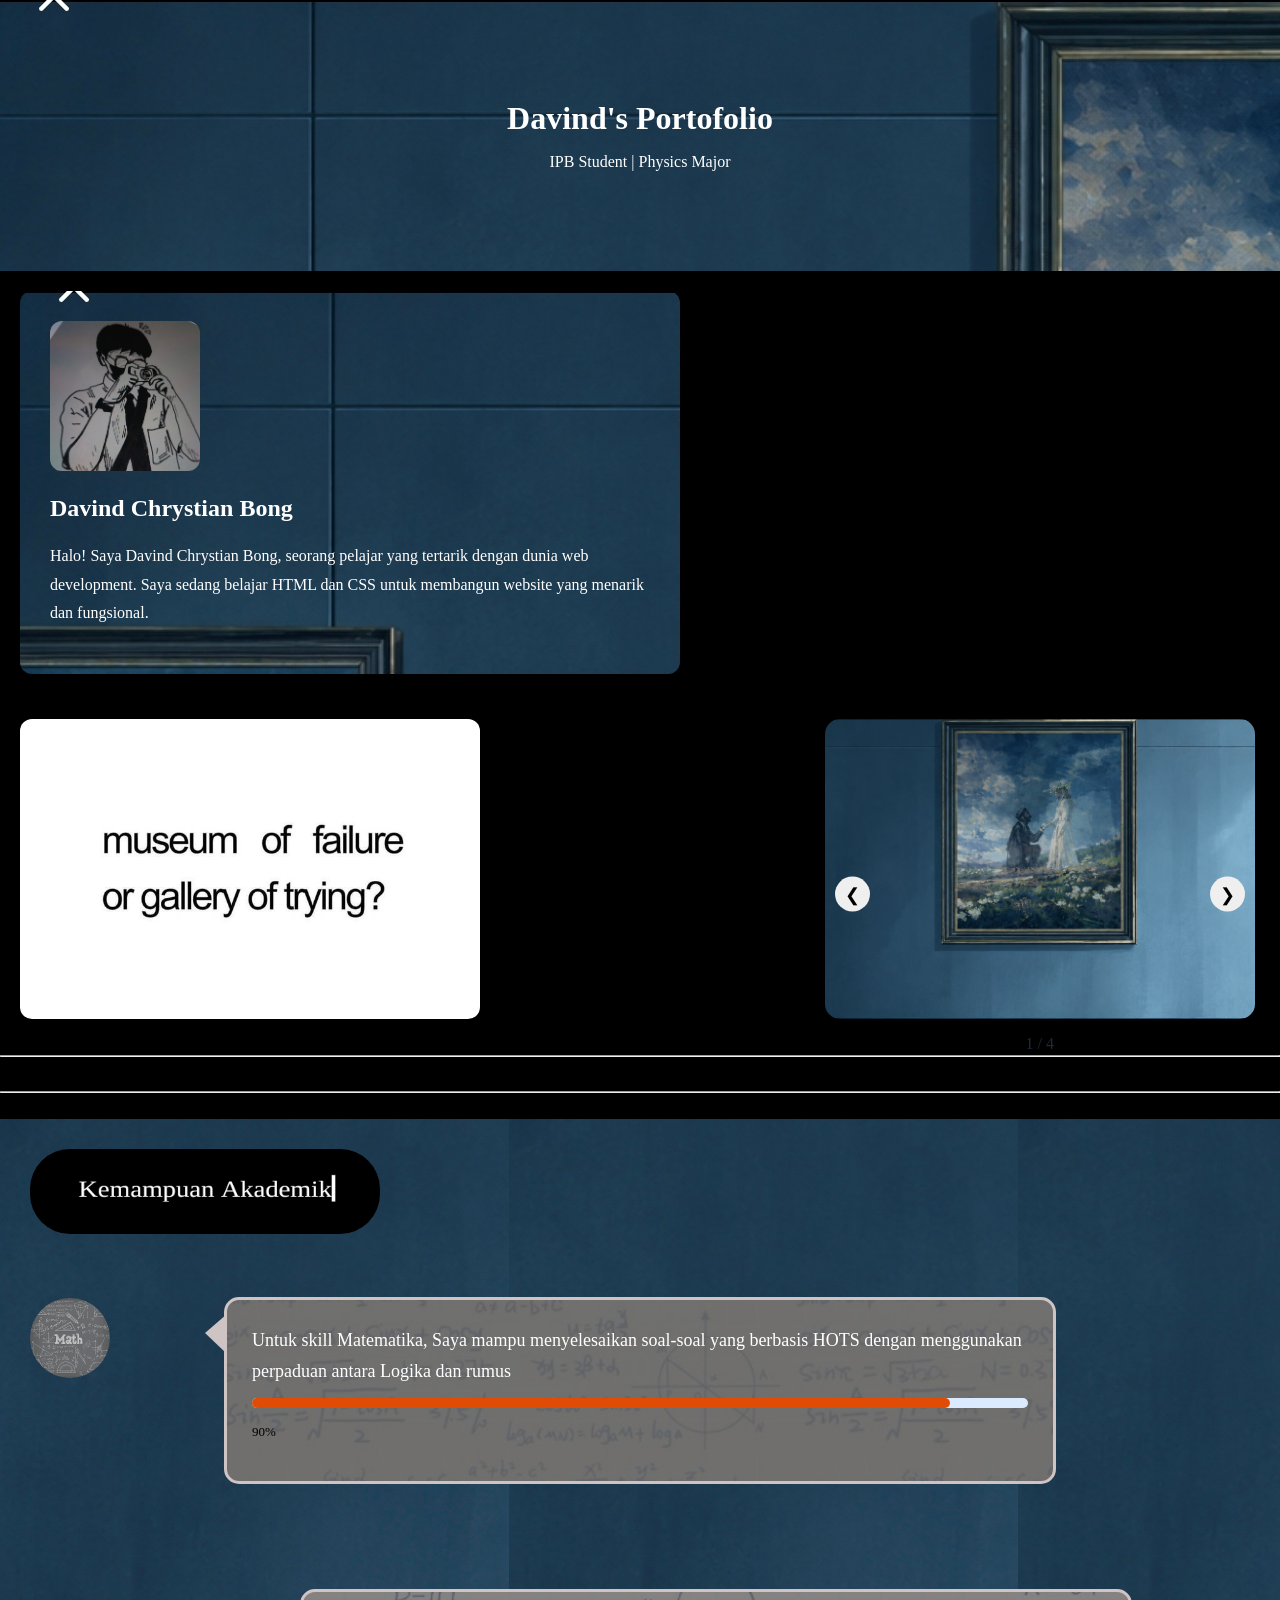
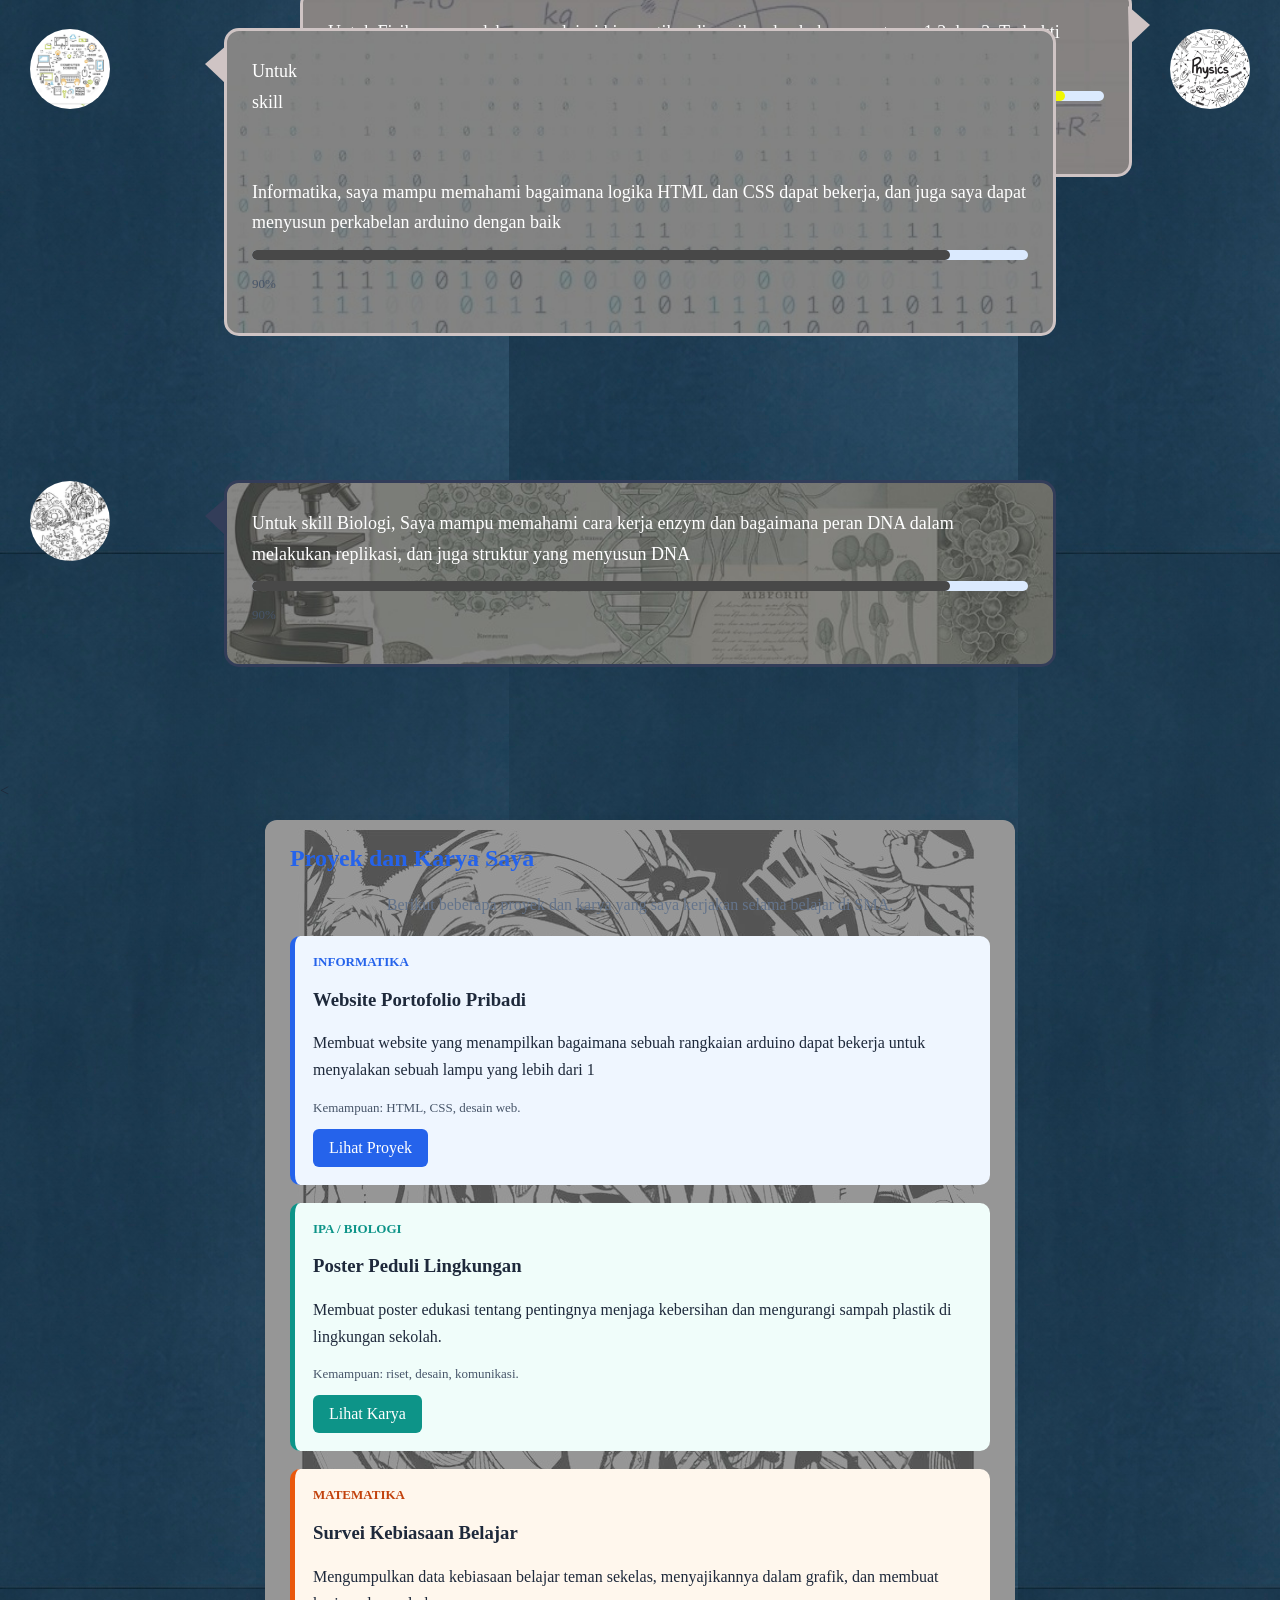
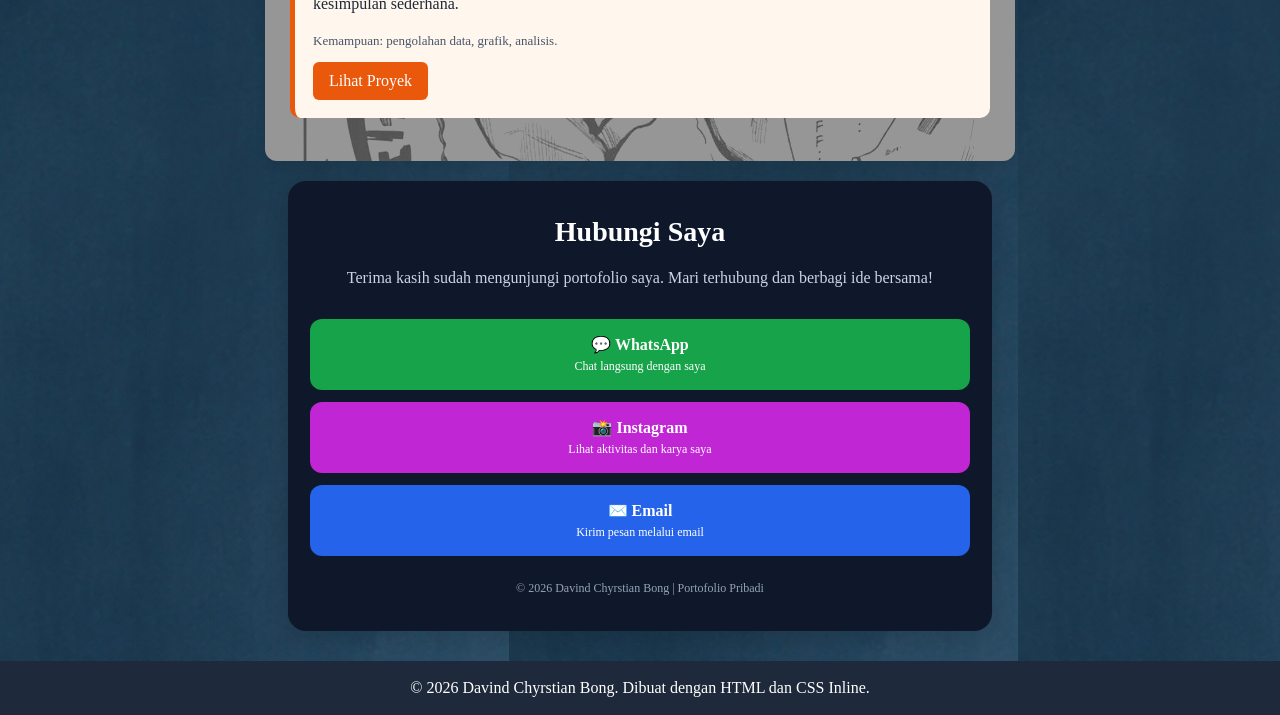
==== index.html @ 0d0e35d5 "Update index.html" ====
<!DOCTYPE html>
<html lang="id">
<head>
    <meta charset="UTF-8">
    <meta name="viewport" content="width=device-width, initial-scale=1.0">
    <title>Portofolio Pribadi</title>
</head>
  
<body style="
    margin: 0;
    font-family: 'Times New Roman', Times, serif, sans-serif;
    background-color: #000000;
    color: #1e293b;">


  
    <!-- Bagian Header -->
    <header style="
      background-image: url('header2.jpg') ;
        background-color: #000000;
        color: white;
        text-align: center;
        padding: 100px 100px;">
        <h1 style="margin: 0;">Davind's Portofolio</h1>
        <p style="margin-bottom: 0;">
            IPB Student | Physics Major
        </p>
    </header>

  


    <!-- Bagian Profil -->
    <section style="
        text-align: left;
        padding: 30px;
        background-image: url('header2.jpg');
        margin: 20px ;
        max-width: 600px;
        border-radius: 12px;">
      
        <img
            src="me.jpg"
            alt="Foto profil"
            style="
                width: 150px;
                height: 150px;
          border-radius: 12px;">

        <h2 style="color: #ffffff;">
            Davind Chrystian Bong
        </h2>

        <p style="line-height: 1.8; color: white">
            Halo! Saya Davind Chrystian Bong, seorang pelajar yang tertarik dengan dunia web development. Saya sedang belajar HTML dan CSS untuk membangun website yang menarik dan fungsional.
        </p>
    </section>

    <!-- Bagian Keahlian -->
    <div style="
    display: flex;
    gap: 25px;
    align-items: center;
    width: 100%;
    padding: 25px;
    box-sizing: border-box;">
      
    <!-- BAGIAN PROFIL (KIRI) -->
    <div style="
        width: 60%;
        flex: 1;"> 
    </div>

    <!-- BAGIAN GALERI (KANAN) -->
    <div style="
        width: 35%;
        flex-shrink: 0;
        position: relative;">

        <img id="galleryImage"
             src="header2.jpg"
             alt="Documentation"
             style="
                width: 100%;
                height: 300px;
                object-fit: cover;
                border-radius: 15px;
                display: block;">

        <button onclick="previousImage()"
                style="
                    position: absolute;
                    left: 10px;
                    top: 50%;
                    transform: translateY(-50%);
                    border: none;
                    border-radius: 50%;
                    width: 35px;
                    height: 35px;
                    font-size: 18px;
                    cursor: pointer;"> &#10094;
                    </button>

        <button onclick="nextImage()"
                style="
                    position: absolute;
                    right: 10px;
                    top: 50%;
                    transform: translateY(-50%);
                    border: none;
                    border-radius: 50%;
                    width: 35px;
                    height: 35px;
                    font-size: 18px;
                    cursor: pointer;">&#10095;
                    </button>

        <p id="imageNumber" style="text-align: center;">
            1 / 4
        </p>

        </div>

        </div>


<script>
const images = [
    "piagam1.jpg",
    "piagam2.jpg",
    "piagam3.jpg",
    "piagam4.jpg",
];

let currentImage = 0;

function showImage() {
    document.getElementById("galleryImage").src =
        images[currentImage];

    document.getElementById("imageNumber").textContent =
        (currentImage + 1) + " / " + images.length;
}

function nextImage() {
    currentImage++;

    if (currentImage >= images.length) {
        currentImage = 0;
    }

    showImage();
}

function previousImage() {
    currentImage--;

    if (currentImage < 0) {
        currentImage = images.length - 1;
    }

    showImage();
}
</script>

<!-- PROFIL FLEXBOX -->
<section style="
    display: flex;
    align-items: left;
    gap: 25px;
    padding: 30px;
  max-width: 400px;
  height: 240px;
    margin: -375px 0 10px 20px;
    background-image: url('Hobi.jpg');
    background-size: cover;
    background-position: center;
    border-radius: 12px;
    color: hwb(0 30% 19%);
">

    

    <!-- CONTAINER TEKS -->
    <div style="
        flex: 1;
        min-width: 0;
    ">

        <h2 style="
            color: white;
            margin-top: 0;
        ">
            Davind Chrystian Bong
        </h2>

    </div>

</section>
<br><hr><br><hr><br


                  

                  
<!-- Bagian Kemampuan Akademik -->
<section style="
    Background-image: url('bg.jpg');
">
<img
    src="ka1.png"
    alt="Foto profil"
    style="
          width: 350px;
          height: 85px;
          padding: 30px;
          border-radius: 70px;">
  <br>


  
  <!-- MATEMATIKA-->
<img
      src="m.jpg"
      alt="Foto profil"
      style="
          width: 80px;
          height: 80px;
          padding: 30px;
          border-radius: 70px;">
  <div style="
    position: relative;
    width: 65%;
    min-height: 135px;
    margin: 0 auto;
    padding: 25px;
    box-sizing: border-box;


    /* POSISI KE ATAS */
    transform: translateY(-115px);

    /* BACKGROUND IMAGE */
    background-image: url('mbg.jpg');
    background-size: cover;
    background-position: center;
    background-repeat: no-repeat;

    /* BORDER */
    border: 3px solid hwb(0 77% 19%);
    border-radius: 15px;
    color: white;
    font-size: 18px;
    line-height: 1.7;">

    <!-- EKOR BUBBLE -->
    <svg style="
        position: absolute;
        left: -24px;
        top: 11px;
        width: 25px;
        height: 45px;
        overflow: visible;
      
    " viewBox="0 0 25 45">

        <path d="M 24,3 L 2,22 L 23,42"
              fill="hwb(0 77% 19%)"
          
              stroke=hwb(225 20% 65%)
              stroke-width="3"/>
    </svg>

    Untuk skill Matematika, Saya mampu menyelesaikan soal-soal yang berbasis HOTS dengan menggunakan perpaduan antara Logika dan rumus
  <div style="
            background-color: #dbeafe;
            height: 10px;
            border-radius: 10px;
        ">
            <div style="
                background-color: #e04c06;
                margin-top: 12px;
                width: 90%;
                height: 10px;
                border-radius: 10px;
            "></div>
        </div>
        <p style="font-size: 13px; color: #000000;">
            90%
        </p>
    </div>

<!--   PHYSIC -->
<img
            src="p.jpg"
            alt="Foto profil"
            style="
                width: 80px;
                height: 80px;
                padding: 30px;
                border-radius: 70px;
                float: right;
  ">
  <div style="
    position: relative;
    width: 65%;
    min-height: 135px;
    margin-left: auto;
    margin-right: 8px;
    margin-top: 105px;
    padding: 25px;
    box-sizing: border-box;


    /* POSISI KE ATAS */
    transform: translateY(-115px);

    /* BACKGROUND IMAGE */
    background-image: url('pbg.jpg');
    background-size: cover;
    background-position: center;
    background-repeat: no-repeat;

    /* BORDER */
    border: 3px solid hwb(0 77% 19%);
    border-radius: 15px;
    color: white;
    font-size: 18px;
    line-height: 1.7;
    float: right;
">

    <!-- EKOR BUBBLE -->
    <svg style="
        position: absolute;
        right: -23px;
        top: 11px;
        width: 25px;
        height: 45px;
        overflow: visible;
      
    " viewBox="0 0 25 45">

        <path d="M 1,3 L 23,22 L 2,42"
              fill="hwb(0 77% 19%)"
          
              stroke=hwb(225 20% 65%)
              stroke-width="3"/>
    </svg>

    Untuk Fisika saya sudah mempelajari kinematika, dinamika, dan hukum newtown 1,2,dan 3. Terbukti dengan keikutsertaan saya dalam pelaksanaan OSNK fisika
  <div style="
            background-color: #dbeafe;
            height: 10px;
            border-radius: 10px;
        ">
            <div style="
                background-color: #f0f700;
              margin-top: 12px;
                width: 95%;
                height: 10px;
                border-radius: 10px;
            "></div>
        </div>
        <p style="font-size: 13px; color: #000000;">
            95%
        </p>
    </div>

<!-- INFORMATIKA -->
<img
            src="i.jpg"
            alt="Foto profil"
            style="
                width: 80px;
                height: 80px;
                padding: 30px;
          border-radius: 70px;">
  <div style="
    position: relative;
    width: 65%;
    min-height: 135px;
    margin: 0 auto;
    padding: 25px;
    box-sizing: border-box;


    /* POSISI KE ATAS */
    transform: translateY(-115px);

    /* BACKGROUND IMAGE */
    background-image: url('ibg.jpg');
    background-size: cover;
    background-position: center;
    background-repeat: no-repeat;

    /* BORDER */
    border: 3px solid hwb(0 77% 19%);
    border-radius: 15px;
    color: white;
    font-size: 18px;
    line-height: 1.7;
">

    <!-- EKOR BUBBLE -->
    <svg style="
        position: absolute;
        left: -24px;
        top: 11px;
        width: 25px;
        height: 45px;
        overflow: visible;
      
    " viewBox="0 0 25 45">

        <path d="M 24,3 L 2,22 L 23,42"
              fill=" hwb(0 77% 19%)"
          
              stroke=hwb(0 77% 19%)
              stroke-width="3"/>
    </svg>

    Untuk skill Informatika, saya mampu memahami bagaimana logika HTML dan CSS dapat bekerja, dan juga saya dapat menyusun perkabelan arduino dengan baik
  <div style="
            background-color: #dbeafe;
            height: 10px;
            border-radius: 10px;
        ">
            <div style="
                background-color: #484848;
                margin-top: 12px;
                width: 90%;
                height: 10px;
                border-radius: 10px;
            "></div>
        </div>
        <p style="font-size: 13px; color: #475569;">
            90%
        </p>
    </div>


<img
  
            src="b.png"
            alt="Foto profil"
            style="
                width: 80px;
                height: 80px;
                padding: 30px;
          border-radius: 70px;">
  <div style="
    position: relative;
    width: 65%;
    min-height: 135px;
    margin: 0 auto;
    padding: 25px;
    box-sizing: border-box;


    /* POSISI KE ATAS */
    transform: translateY(-115px);

    /* BACKGROUND IMAGE */
   background-image: url('latarbelakangbio.jpg');
    background-size: cover;
    background-position: center;
    background-repeat: no-repeat;

    /* BORDER */
    border: 3px solid hwb(225 20% 65%);
    border-radius: 15px;
    color: white;
    font-size: 18px;
    line-height: 1.7;
">

    <!-- EKOR BUBBLE -->
    <svg style="
        position: absolute;
        left: -24px;
        top: 11px;
        width: 25px;
        height: 45px;
        overflow: visible;
      
    " viewBox="0 0 25 45">

        <path d="M 24,3 L 2,22 L 23,42"
              fill="hwb(225 20% 65%)"
          
              stroke=hwb(225 20% 65%)
              stroke-width="3"/>
    </svg>

    Untuk skill Biologi, Saya mampu memahami cara kerja enzym dan bagaimana peran DNA dalam melakukan replikasi, dan juga struktur yang menyusun DNA
  <div style="
            background-color: #dbeafe;
            height: 10px;
            border-radius: 10px;
        ">
            <div style="
                background-color: #484848;
                margin-top: 12px;
                width: 90%;
                height: 10px;
                border-radius: 10px;
            "></div>
        </div>
        <p style="font-size: 13px; color: #475569;">
            90%
        </p>
    </div>


  




<

   
<!-- Bagian Proyek dan Karya Saya -->
<section style="
    background-image: url('Hanako1.jpg');
    padding: 25px;
    margin: 20px auto;
    max-width: 700px;
    text-align: left;
    border-radius: 12px;
    box-shadow: 0 4px 12px rgba(0,0,0,0.08);
">

    <h2 style="
        color: #2563eb;
        text-align: left;
        margin-top: 0;
    ">
        Proyek dan Karya Saya
    </h2>

    <p style="
        color: #64748b;
        text-align: center;
        line-height: 1.6;
    ">
        Berikut beberapa proyek dan karya yang saya
        kerjakan selama belajar di SMA.
    </p>

    <!-- Proyek 1 -->
    <div style="
        background-color: #eff6ff;
        padding: 18px;
        margin: 18px 0;
        border-radius: 10px;
        border-left: 5px solid #2563eb;
    ">
        <p style="
            color: #2563eb;
            font-size: 13px;
            font-weight: bold;
            margin-top: 0;
        ">
            INFORMATIKA
        </p>

        <h3>Website Portofolio Pribadi</h3>

        <p style="line-height: 1.7;">
            Membuat website yang menampilkan bagaimana sebuah
            rangkaian arduino dapat bekerja untuk menyalakan
            sebuah lampu yang lebih dari 1
        </p>

        <p style="font-size: 13px; color: #475569;">
            Kemampuan: HTML, CSS, desain web.
        </p>

        <a href="information.html"
           style="
               display: inline-block;
               background-color: #2563eb;
               color: white;
               padding: 10px 16px;
               border-radius: 6px;
               text-decoration: none;
           ">
            Lihat Proyek
        </a>
    </div>

    <!-- Proyek 2 -->
    <div style="
        background-color: #f0fdfa;
        padding: 18px;
        margin: 18px 0;
        border-radius: 10px;
        border-left: 5px solid #0d9488;
    ">
        <p style="
            color: #0d9488;
            font-size: 13px;
            font-weight: bold;
            margin-top: 0;
        ">
            IPA / BIOLOGI
        </p>

        <h3>Poster Peduli Lingkungan</h3>

        <p style="line-height: 1.7;">
            Membuat poster edukasi tentang pentingnya
            menjaga kebersihan dan mengurangi sampah
            plastik di lingkungan sekolah.
        </p>

        <p style="font-size: 13px; color: #475569;">
            Kemampuan: riset, desain, komunikasi.
        </p>

        <a href="poster.html"
           style="
               display: inline-block;
               background-color: #0d9488;
               color: white;
               padding: 10px 16px;
               border-radius: 6px;
               text-decoration: none;
           ">
            Lihat Karya
        </a>
    </div>

    <!-- Proyek 3 -->
    <div style="
        background-color: #fff7ed;
        padding: 18px;
        margin: 18px 0;
        border-radius: 10px;
        border-left: 5px solid #ea580c;
    ">
        <p style="
            color: #c2410c;
            font-size: 13px;
            font-weight: bold;
            margin-top: 0;
        ">
            MATEMATIKA
        </p>

        <h3>Survei Kebiasaan Belajar</h3>

        <p style="line-height: 1.7;">
            Mengumpulkan data kebiasaan belajar teman
            sekelas, menyajikannya dalam grafik, dan
            membuat kesimpulan sederhana.
        </p>

        <p style="font-size: 13px; color: #475569;">
            Kemampuan: pengolahan data, grafik, analisis.
        </p>

        <a href="survei.html"
           style="
               display: inline-block;
               background-color: #ea580c;
               color: white;
               padding: 10px 16px;
               border-radius: 6px;
               text-decoration: none;
           ">
            Lihat Proyek
        </a>
    </div>

</section>

    <!-- Bagian Kontak -->
    
<!-- Bagian Hubungi Saya -->
<section style="
    background-color: #0f172a;
    color: white;
    padding: 35px 22px;
    margin: 20px auto;
    max-width: 660px;
    border-radius: 18px;
    text-align: center;
    box-shadow: 0 8px 25px rgba(0,0,0,0.15);
">

    <h2 style="
        font-size: 28px;
        margin-top: 0;
        margin-bottom: 10px;
    ">
        Hubungi Saya
    </h2>

    <p style="
        color: #cbd5e1;
        line-height: 1.7;
        margin-bottom: 28px;
    ">
        Terima kasih sudah mengunjungi portofolio saya.
        Mari terhubung dan berbagi ide bersama!
    </p>

    <!-- Tombol WhatsApp -->
    <a
        href="https://wa.me/62881011337233"
        target="_blank"
        rel="noopener noreferrer"
        style="
            display: block;
            background-color: #16a34a;
            color: white;
            padding: 16px;
            margin: 12px 0;
            border-radius: 12px;
            text-decoration: none;
            font-size: 16px;
            font-weight: bold;
        "
    >
        💬 WhatsApp
        <span style="
            display: block;
            font-size: 12px;
            font-weight: normal;
            margin-top: 5px;
        ">
            Chat langsung dengan saya
        </span>
    </a>

    <!-- Tombol Instagram -->
    <a
        href="https://www.instagram.com/aethereint/"
        target="_blank"
        rel="noopener noreferrer"
        style="
            display: block;
            background-color: #c026d3;
            color: white;
            padding: 16px;
            margin: 12px 0;
            border-radius: 12px;
            text-decoration: none;
            font-size: 16px;
            font-weight: bold;
        "
    >
        📸 Instagram
        <span style="
            display: block;
            font-size: 12px;
            font-weight: normal;
            margin-top: 5px;
        ">
            Lihat aktivitas dan karya saya
        </span>
    </a>

    <!-- Tombol Email -->
    <a
        href="mailto:davind.contact@gmail.com"
        style="
            display: block;
            background-color: #2563eb;
            color: white;
            padding: 16px;
            margin: 12px 0;
            border-radius: 12px;
            text-decoration: none;
            font-size: 16px;
            font-weight: bold;
        "
    >
        ✉️ Email
        <span style="
            display: block;
            font-size: 12px;
            font-weight: normal;
            margin-top: 5px;
        ">
            Kirim pesan melalui email
        </span>
    </a>

    <p style="
        color: #94a3b8;
        font-size: 12px;
        margin-top: 25px;
        margin-bottom: 0;
    ">
        © 2026 Davind Chyrstian Bong | Portofolio Pribadi
    </p>

</section>


    <!-- Bagian Footer -->
    <footer style="
        background-color: #1e293b;
        color: white;
        text-align: center;
        padding: 18px;
        margin-top: 30px;
    ">
        <p style="margin: 0;">
            &copy; 2026 Davind Chyrstian Bong. Dibuat dengan HTML dan CSS Inline.
        </p>
    </footer>

</body>
</html>
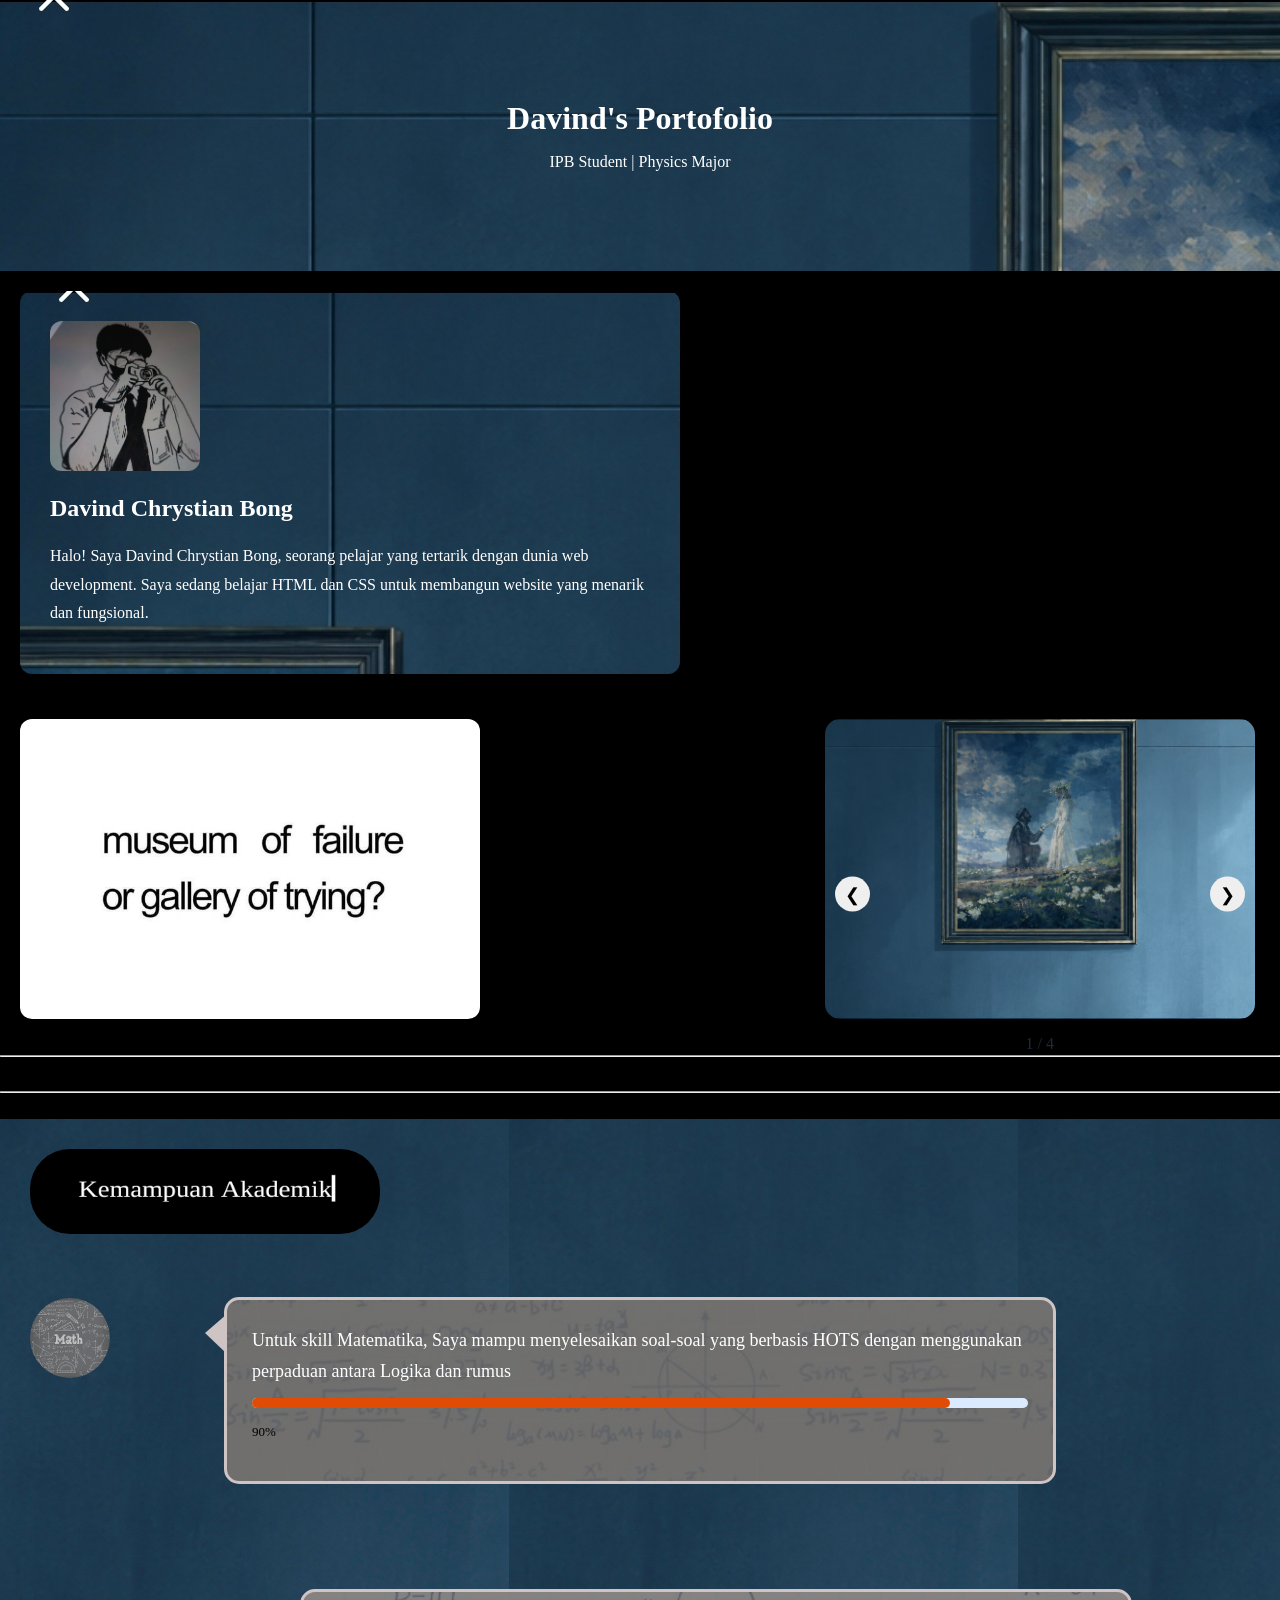
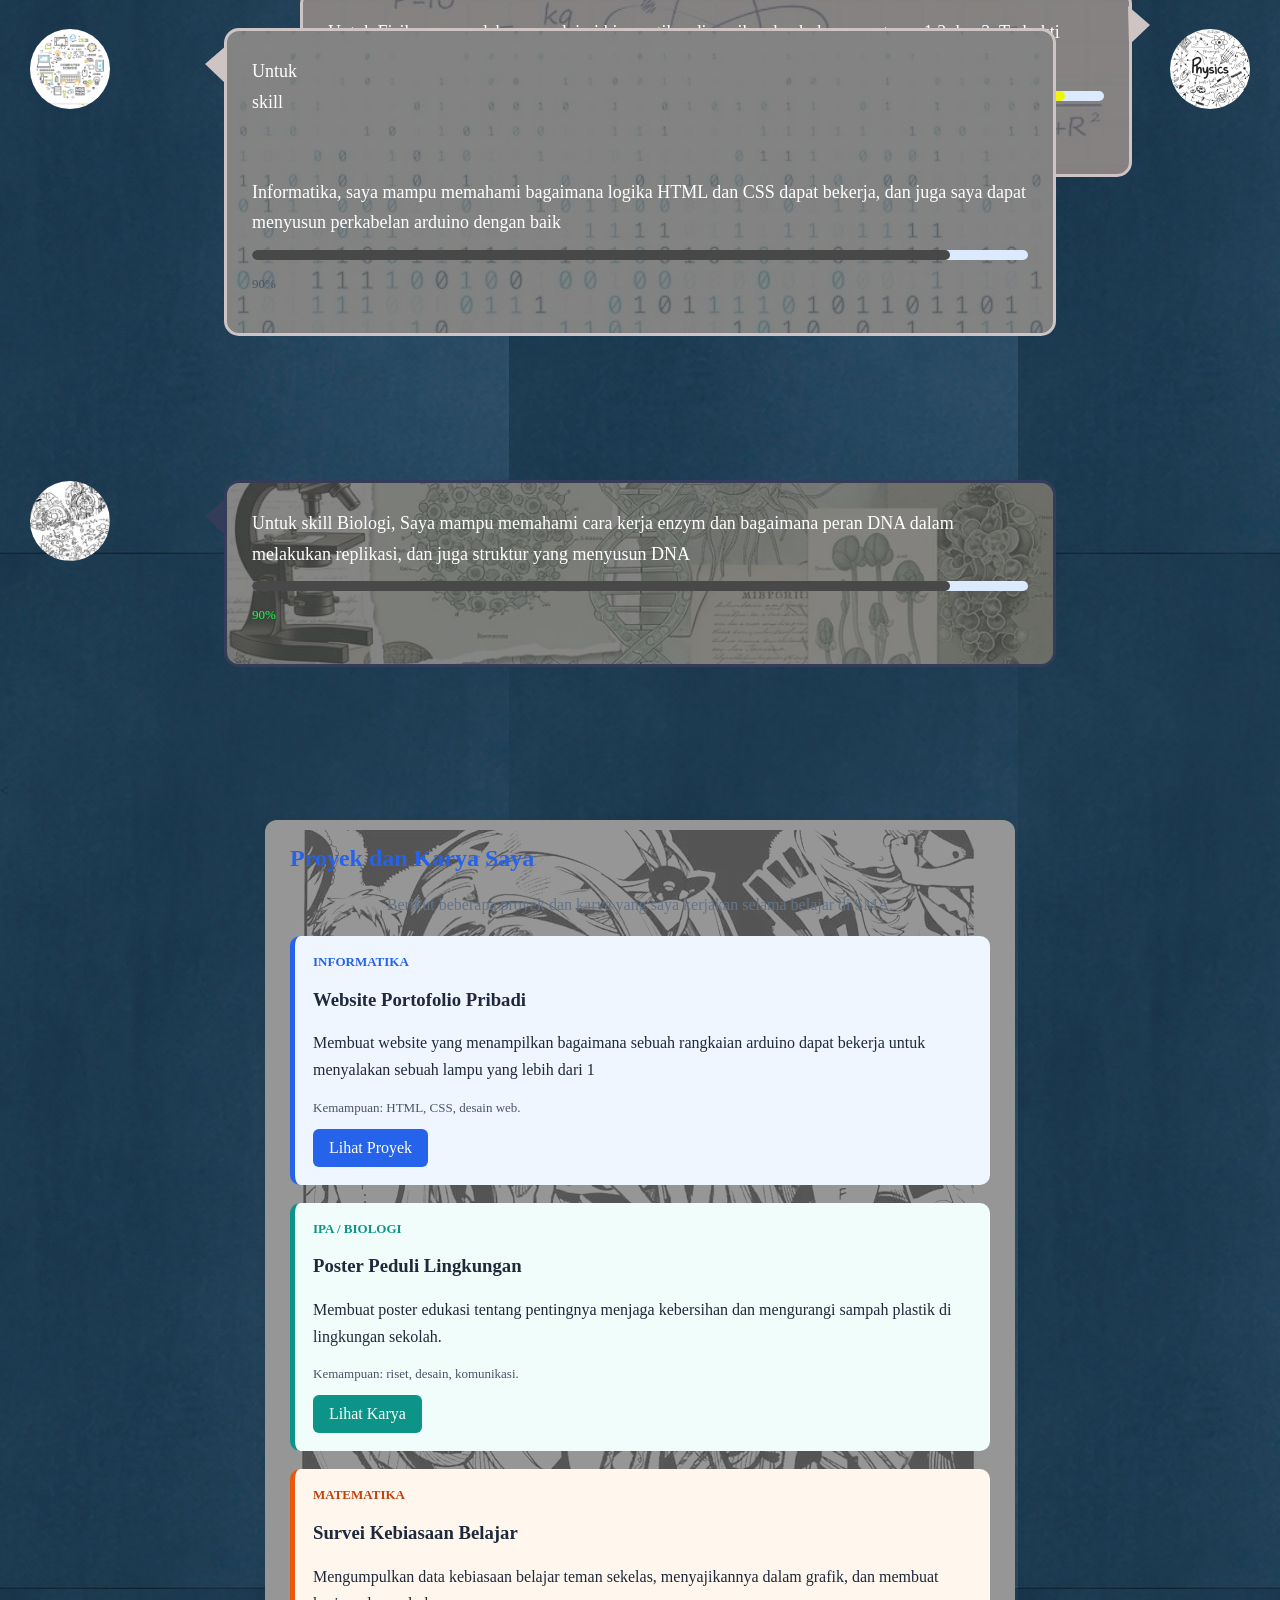
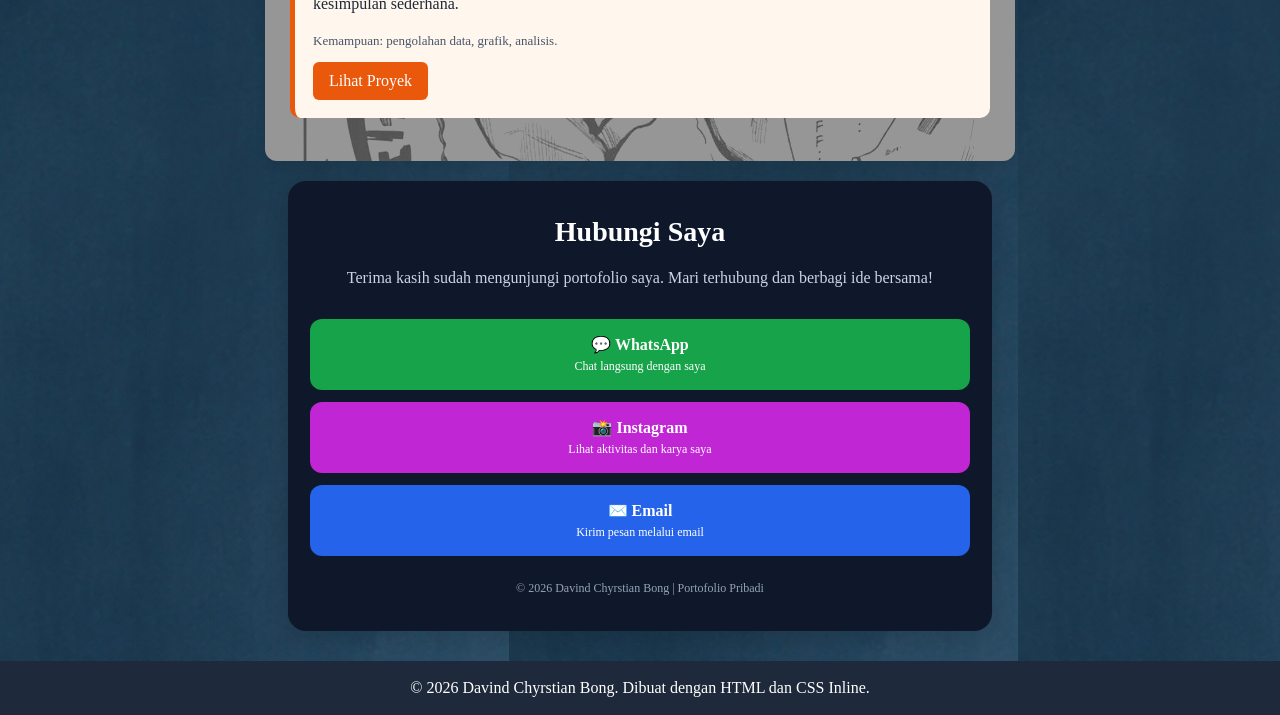
==== commit 3e5f348f: "Update index.html" ====
--- a/index.html
+++ b/index.html
@@ -507,7 +507,7 @@
                 border-radius: 10px;
             "></div>
         </div>
-        <p style="font-size: 13px; color: #475569;">
+        <p style="font-size: 13px; color: #14ff49;">
             90%
         </p>
     </div>
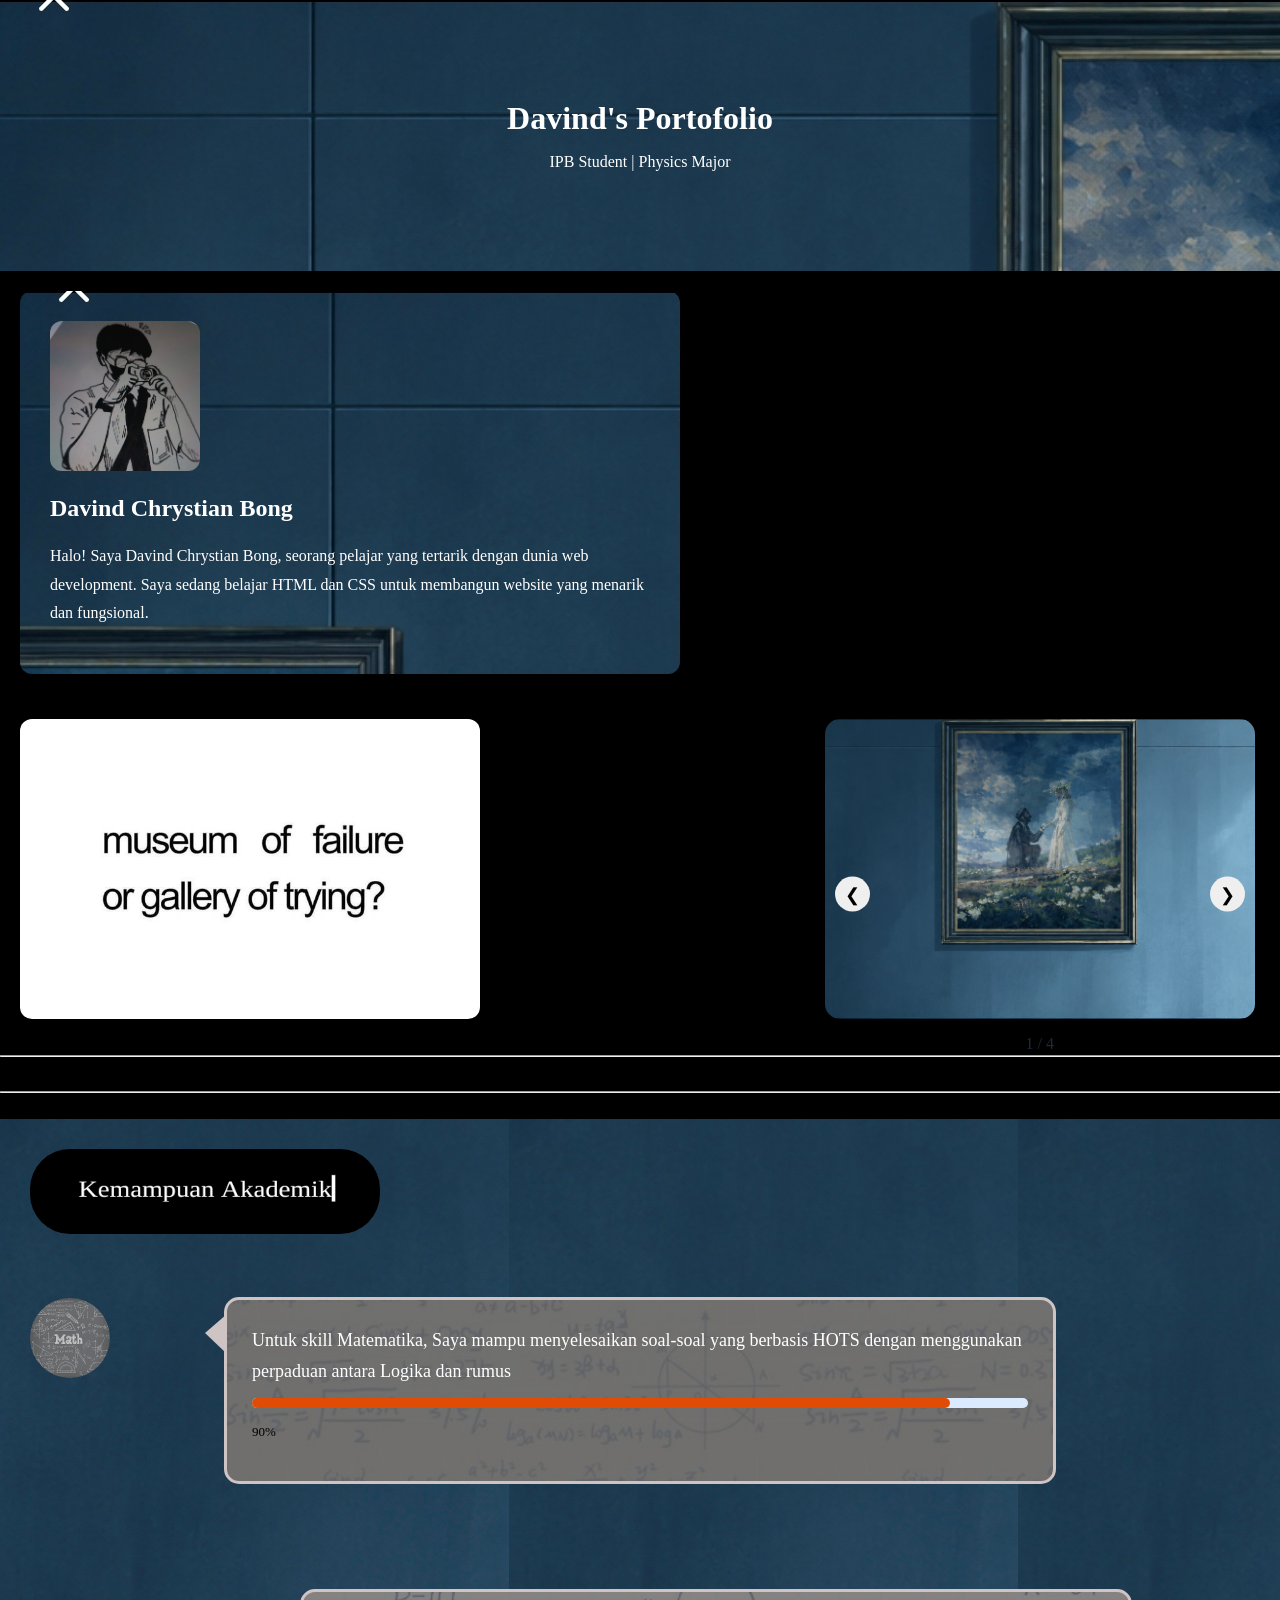
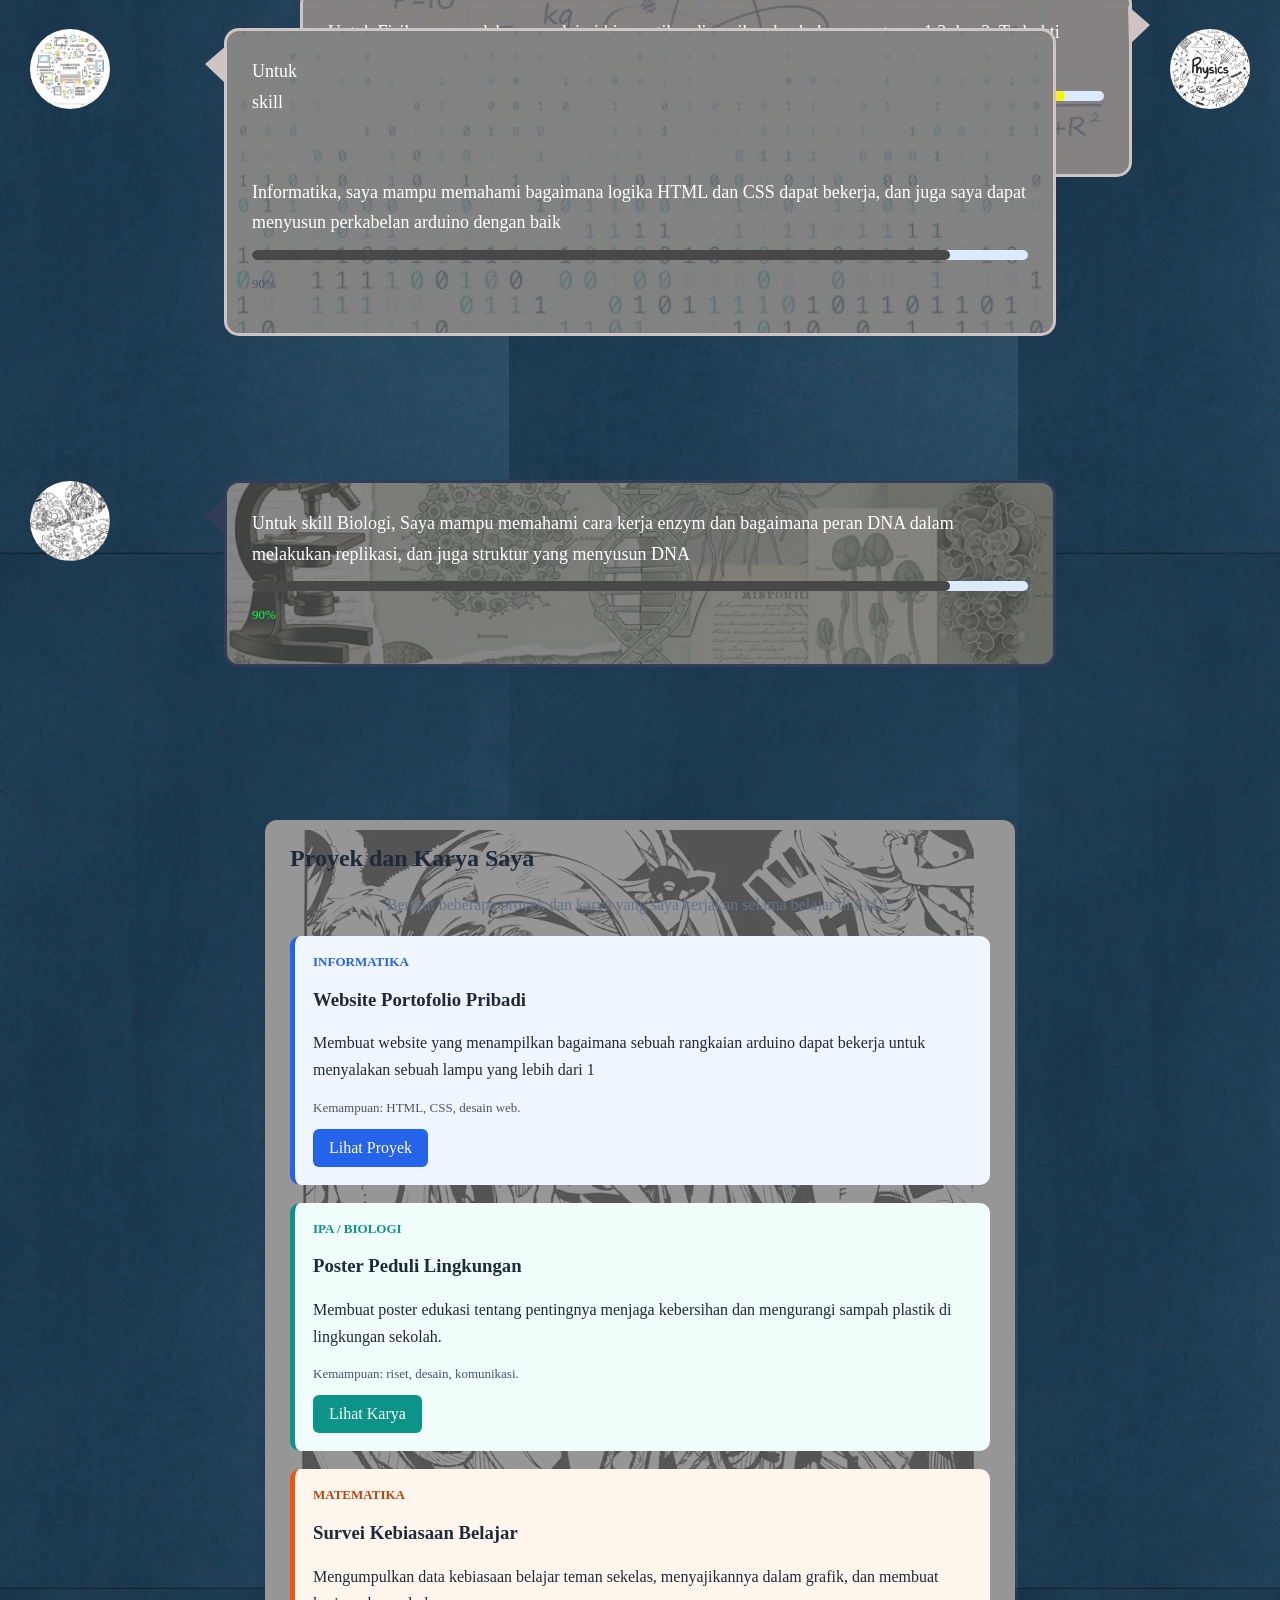
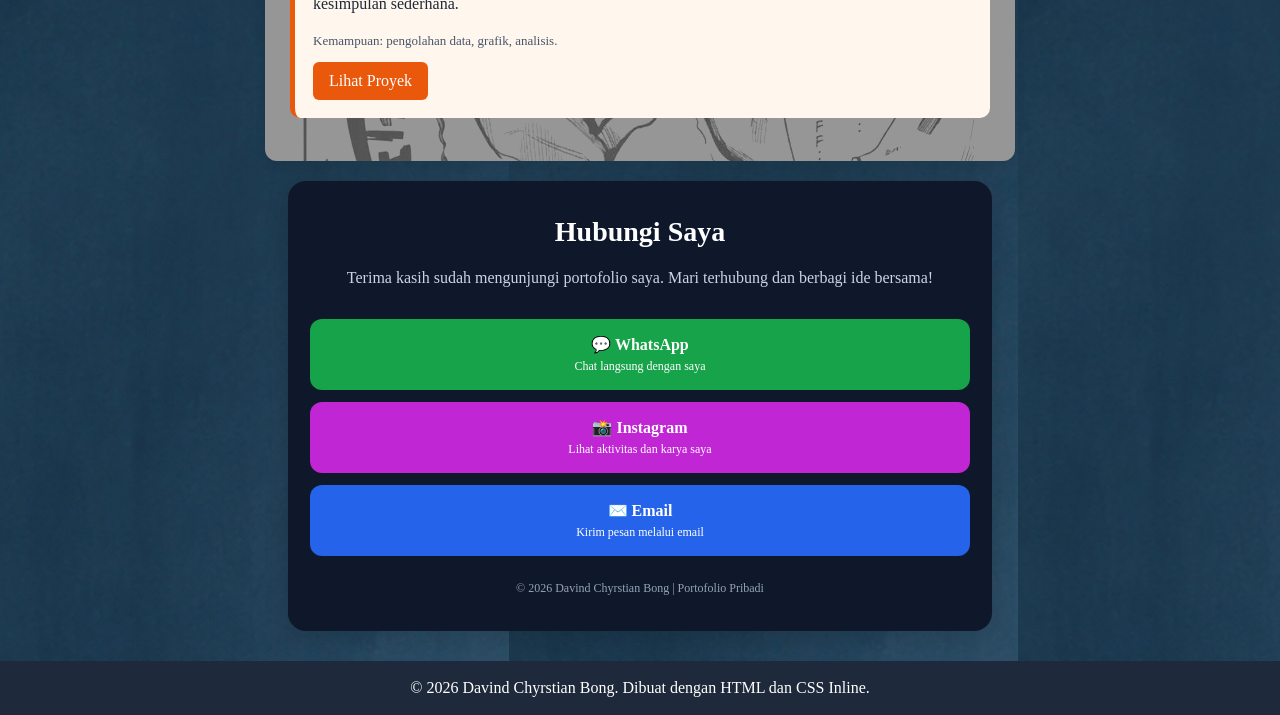
==== commit 42074049: "Update index.html" ====
--- a/index.html
+++ b/index.html
@@ -533,7 +533,7 @@
 ">
 
     <h2 style="
-        color: #2563eb;
+        color: 0000;
         text-align: left;
         margin-top: 0;
     ">
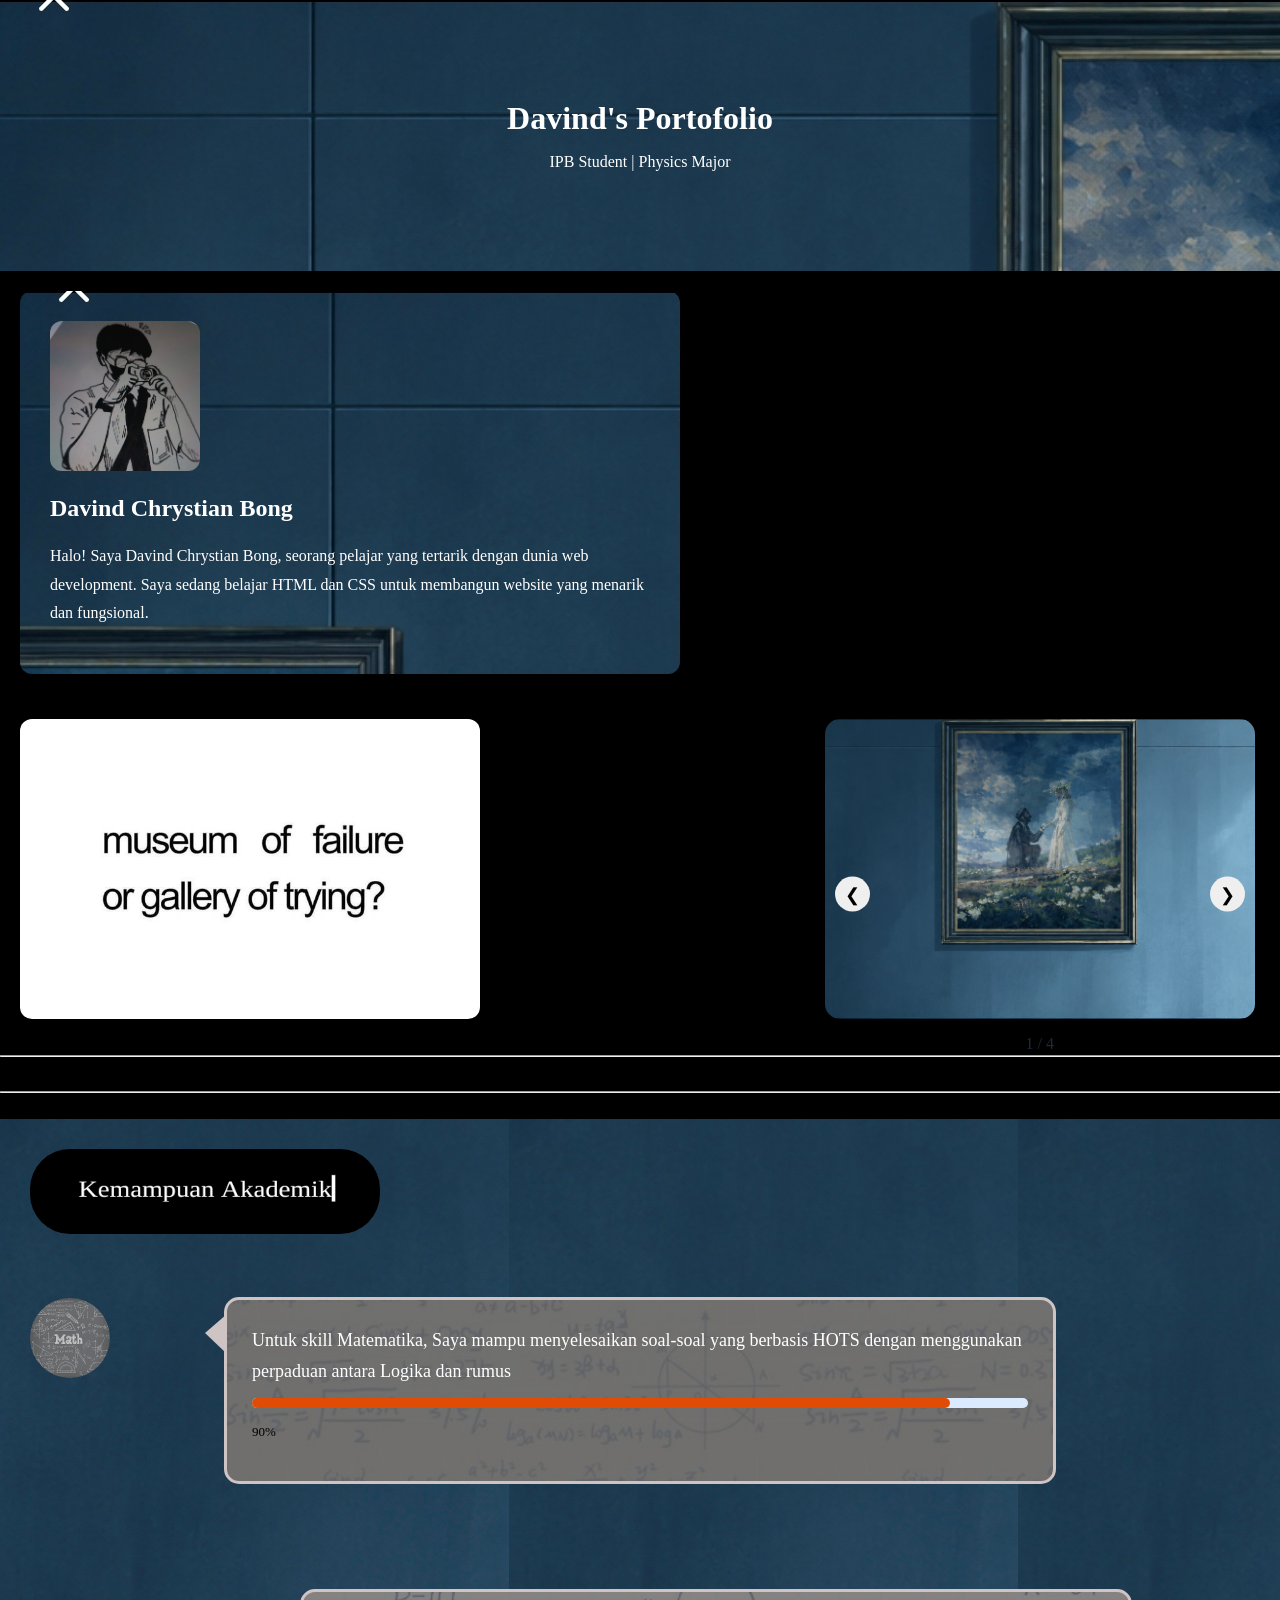
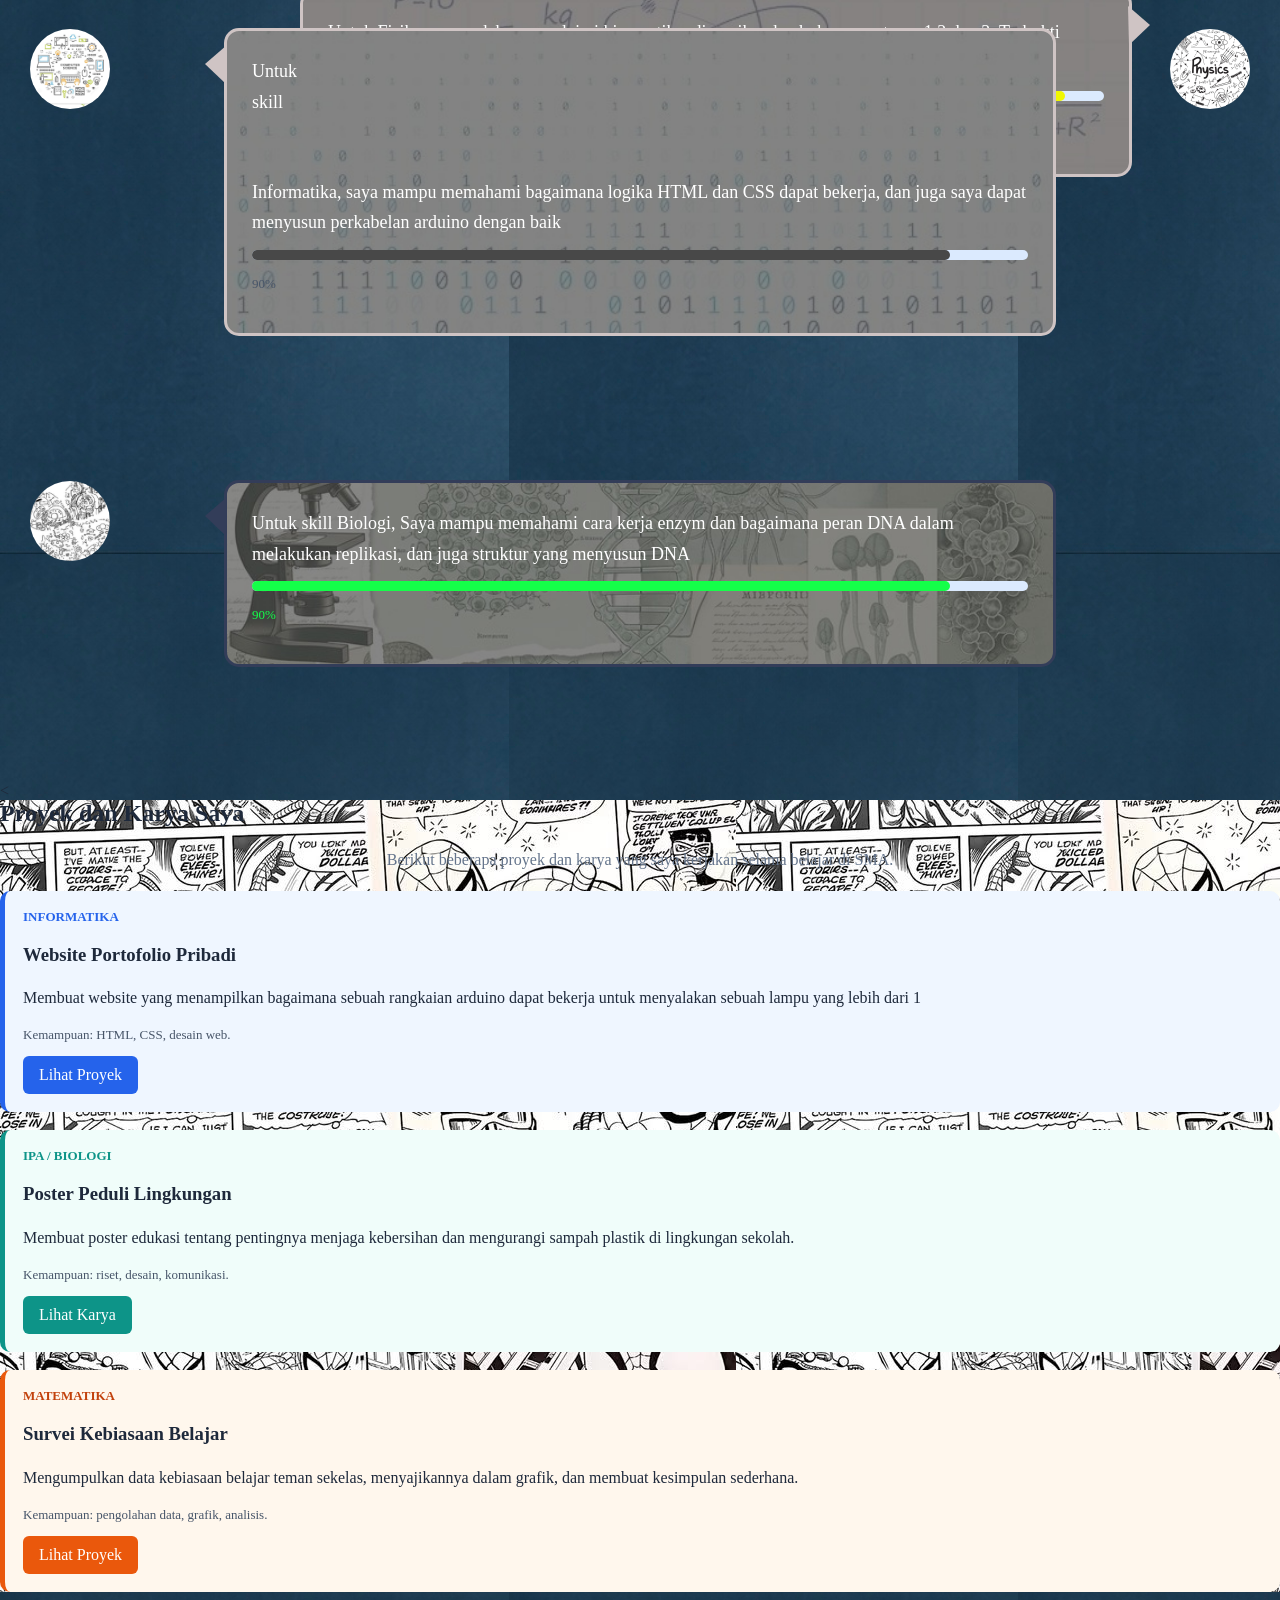
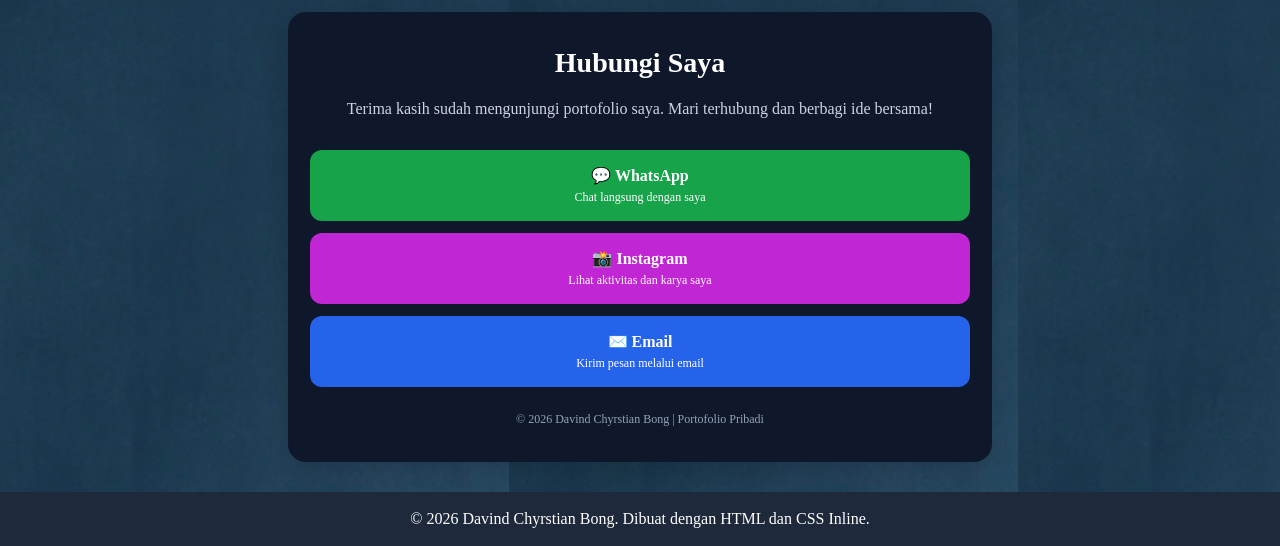
==== commit 74e0796f: "Update index.html" ====
--- a/index.html
+++ b/index.html
@@ -495,12 +495,12 @@
 
     Untuk skill Biologi, Saya mampu memahami cara kerja enzym dan bagaimana peran DNA dalam melakukan replikasi, dan juga struktur yang menyusun DNA
   <div style="
-            background-color: #dbeafe;
+            background-color: #dbeafe ;
             height: 10px;
             border-radius: 10px;
         ">
             <div style="
-                background-color: #484848;
+                background-color: #14ff49;
                 margin-top: 12px;
                 width: 90%;
                 height: 10px;
@@ -517,9 +517,10 @@
 
 
 
-
-<
-
+<  
+
+    <section style="
+    Background-image: url('spiderman1.jpg');
    
 <!-- Bagian Proyek dan Karya Saya -->
 <section style="
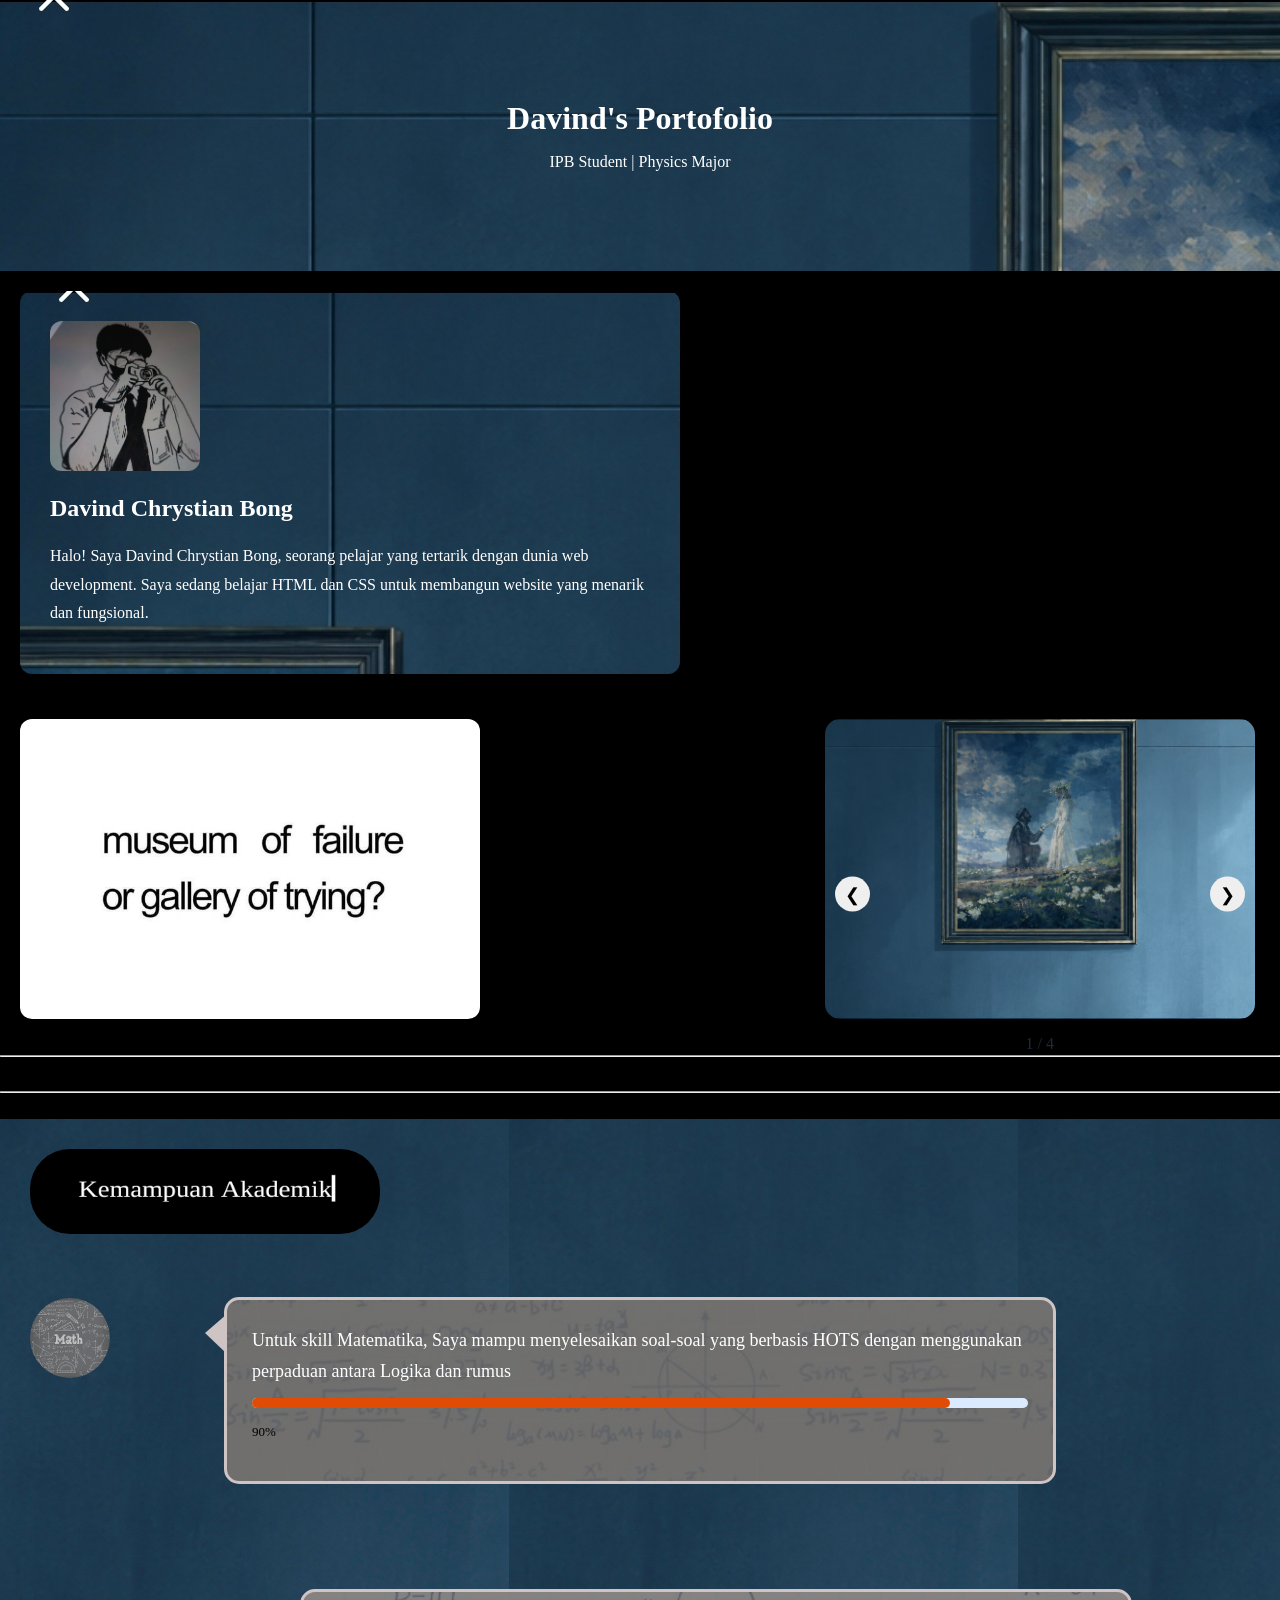
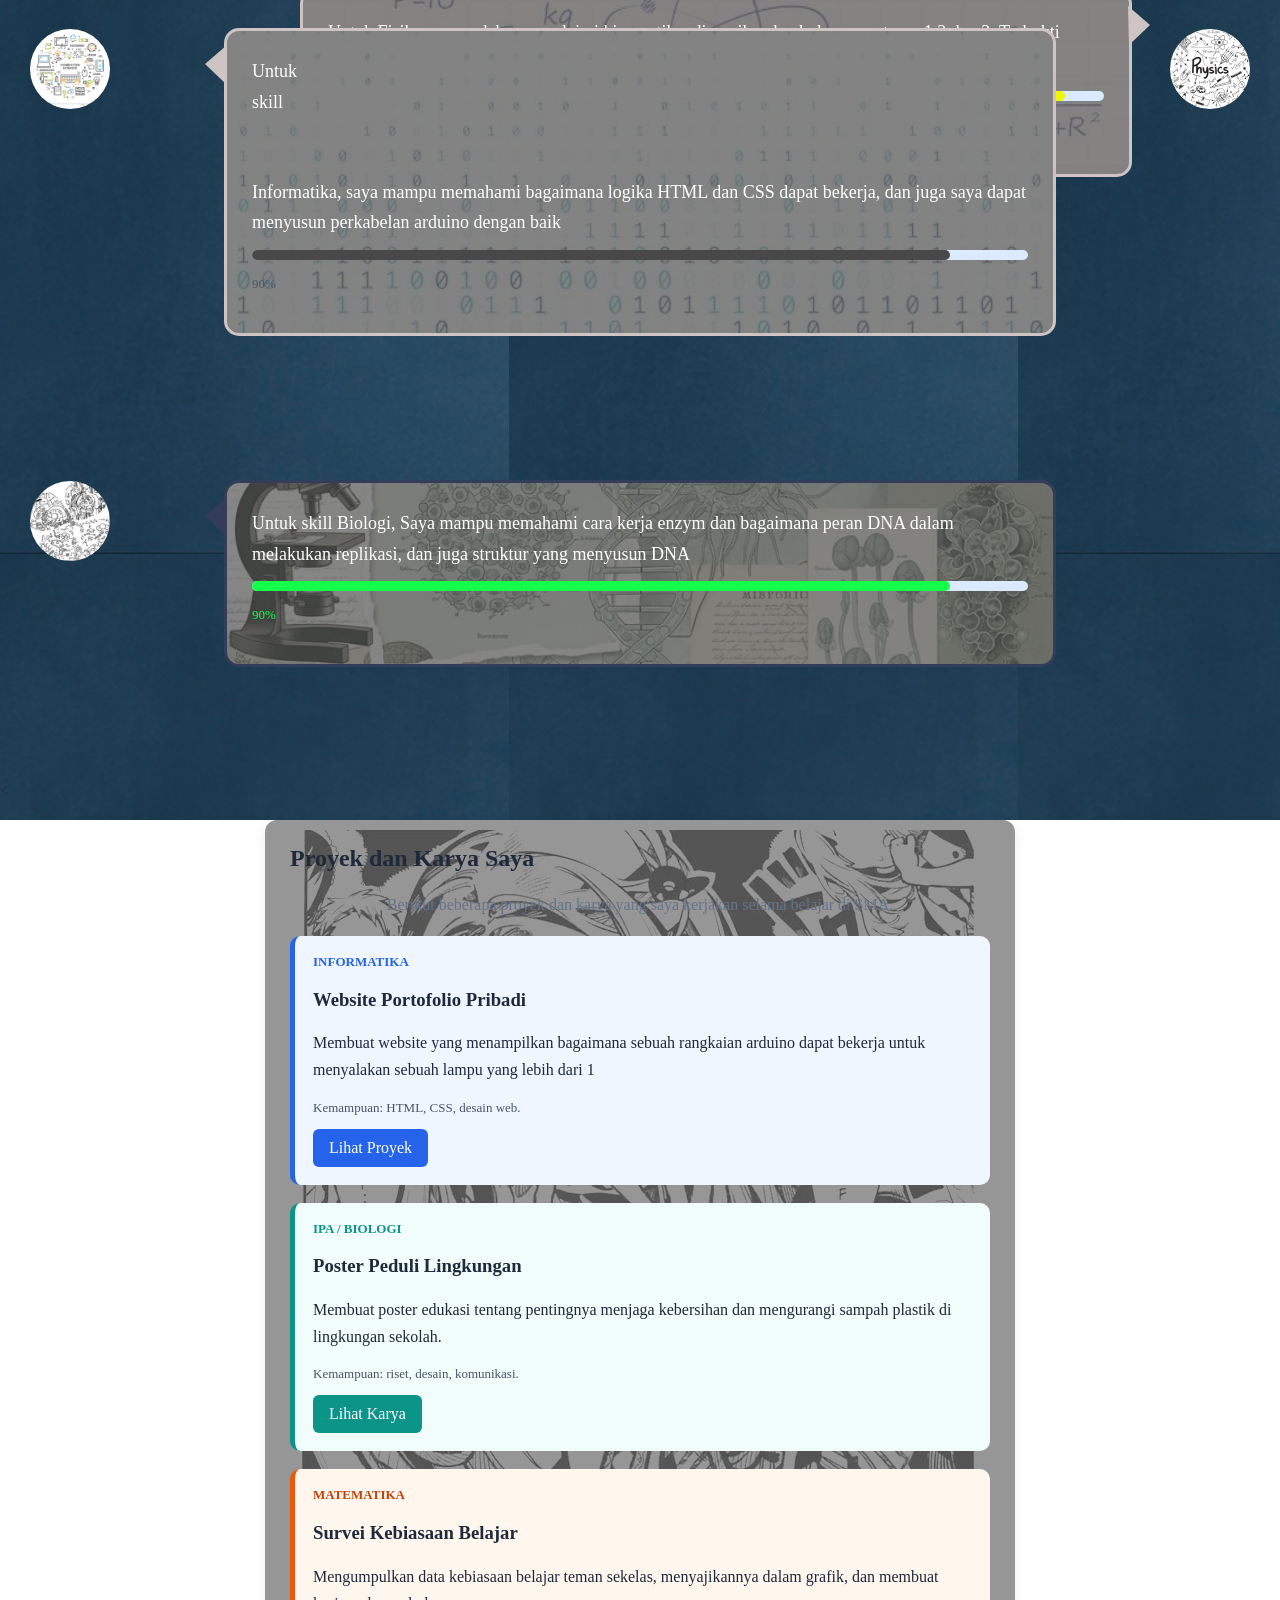
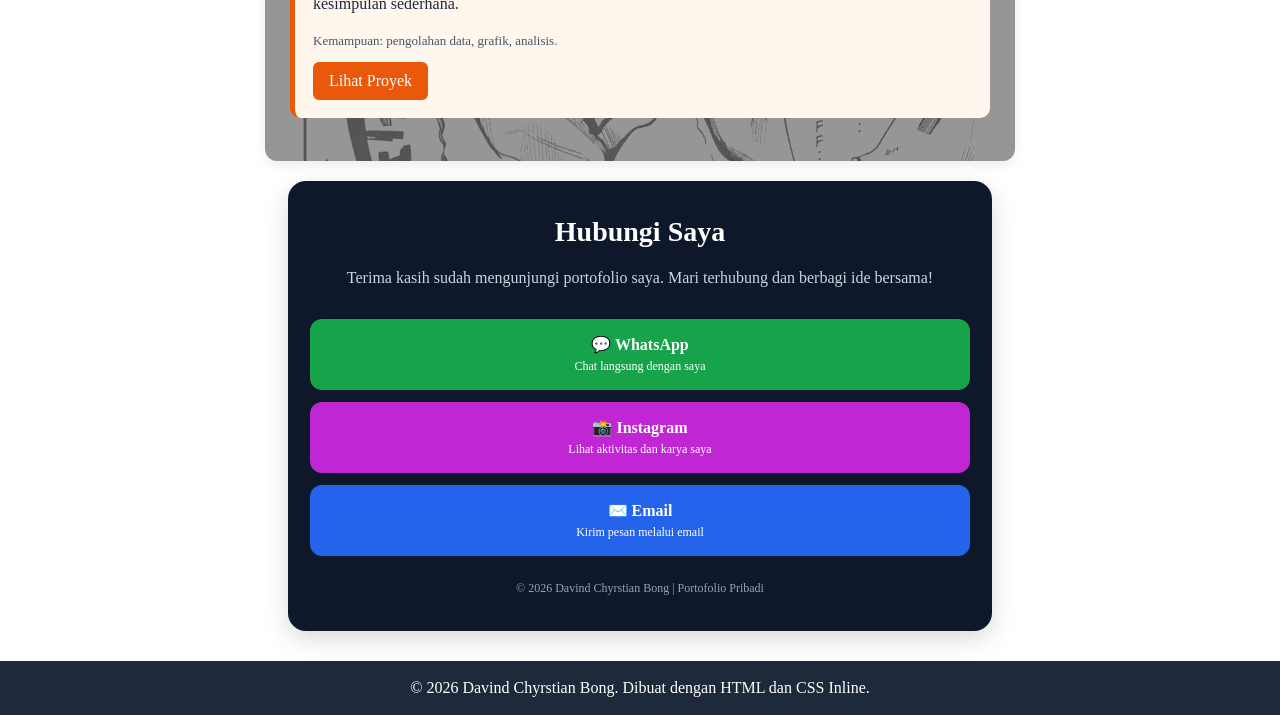
==== commit d2374e4f: "Update index.html" ====
--- a/index.html
+++ b/index.html
@@ -520,7 +520,7 @@
 <  
 
     <section style="
-    Background-image: url('spiderman1.jpg');
+    Background-color : #ffff" ;
    
 <!-- Bagian Proyek dan Karya Saya -->
 <section style="
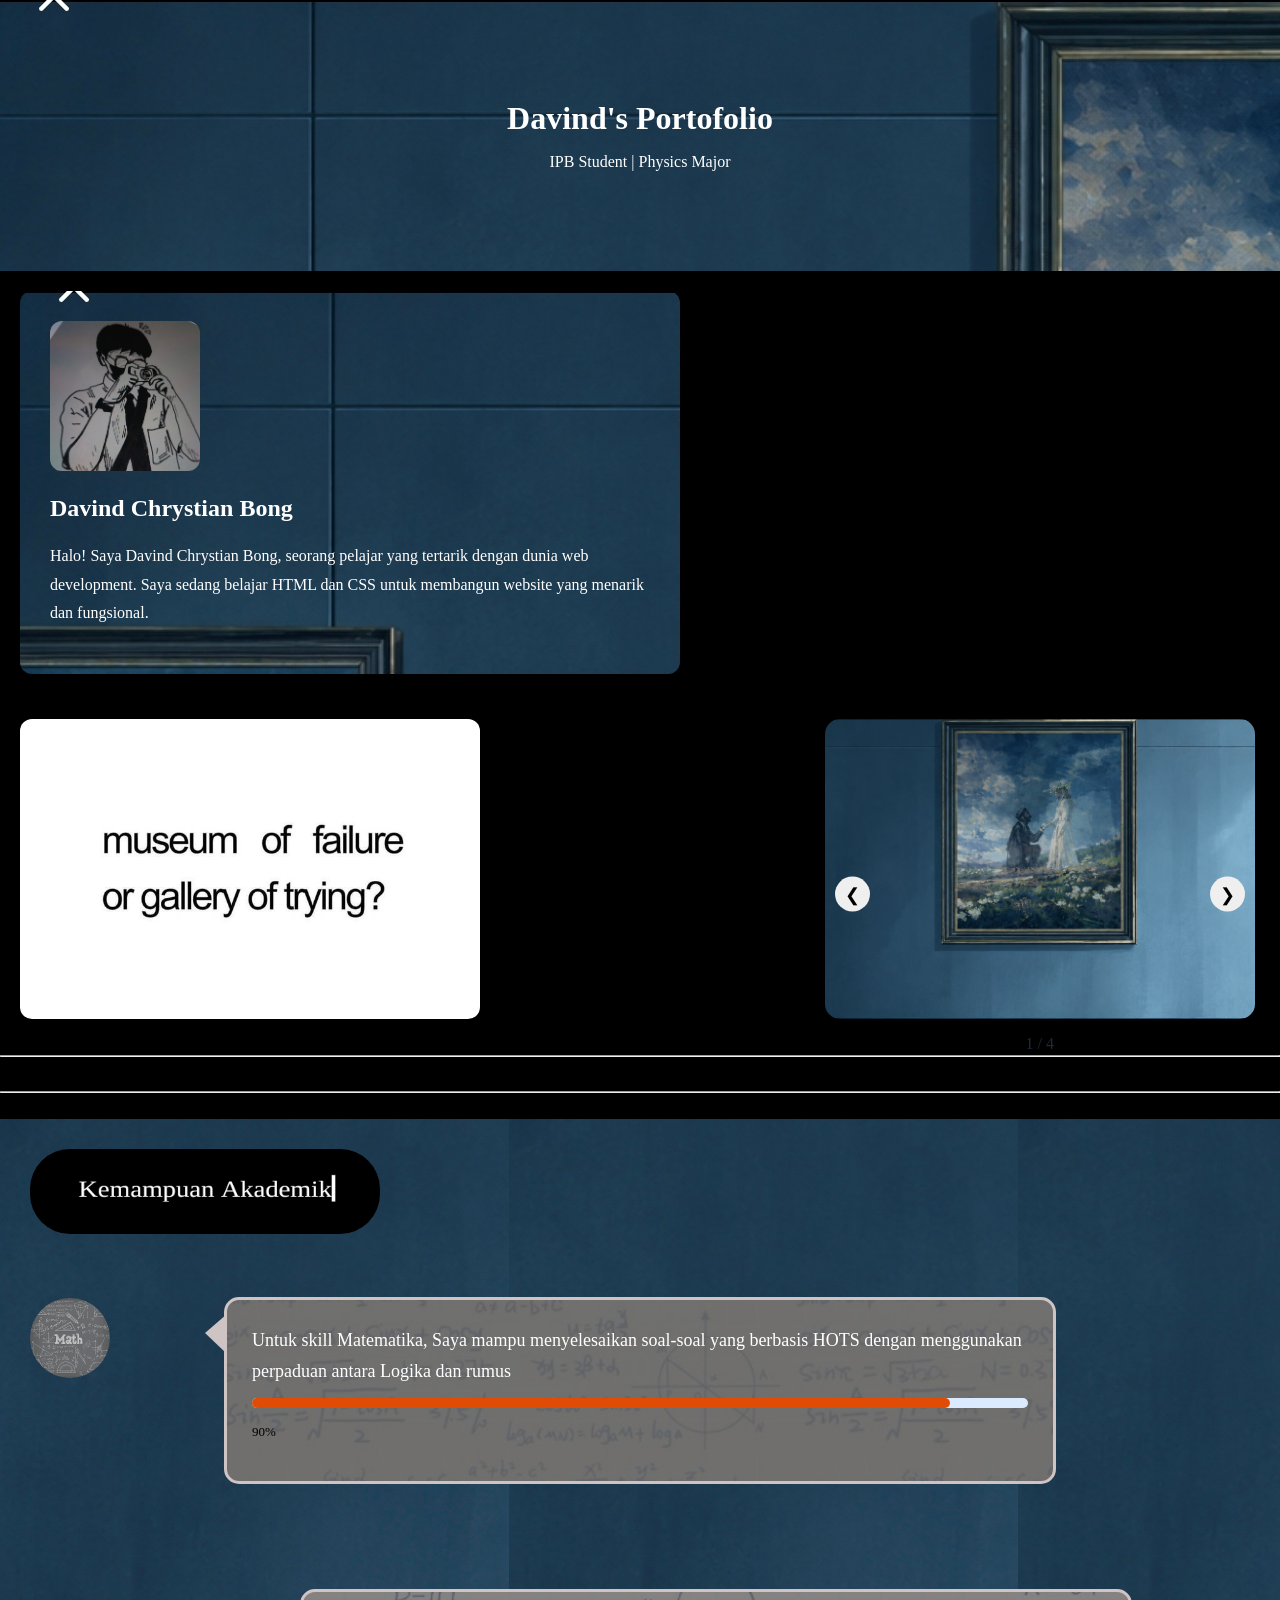
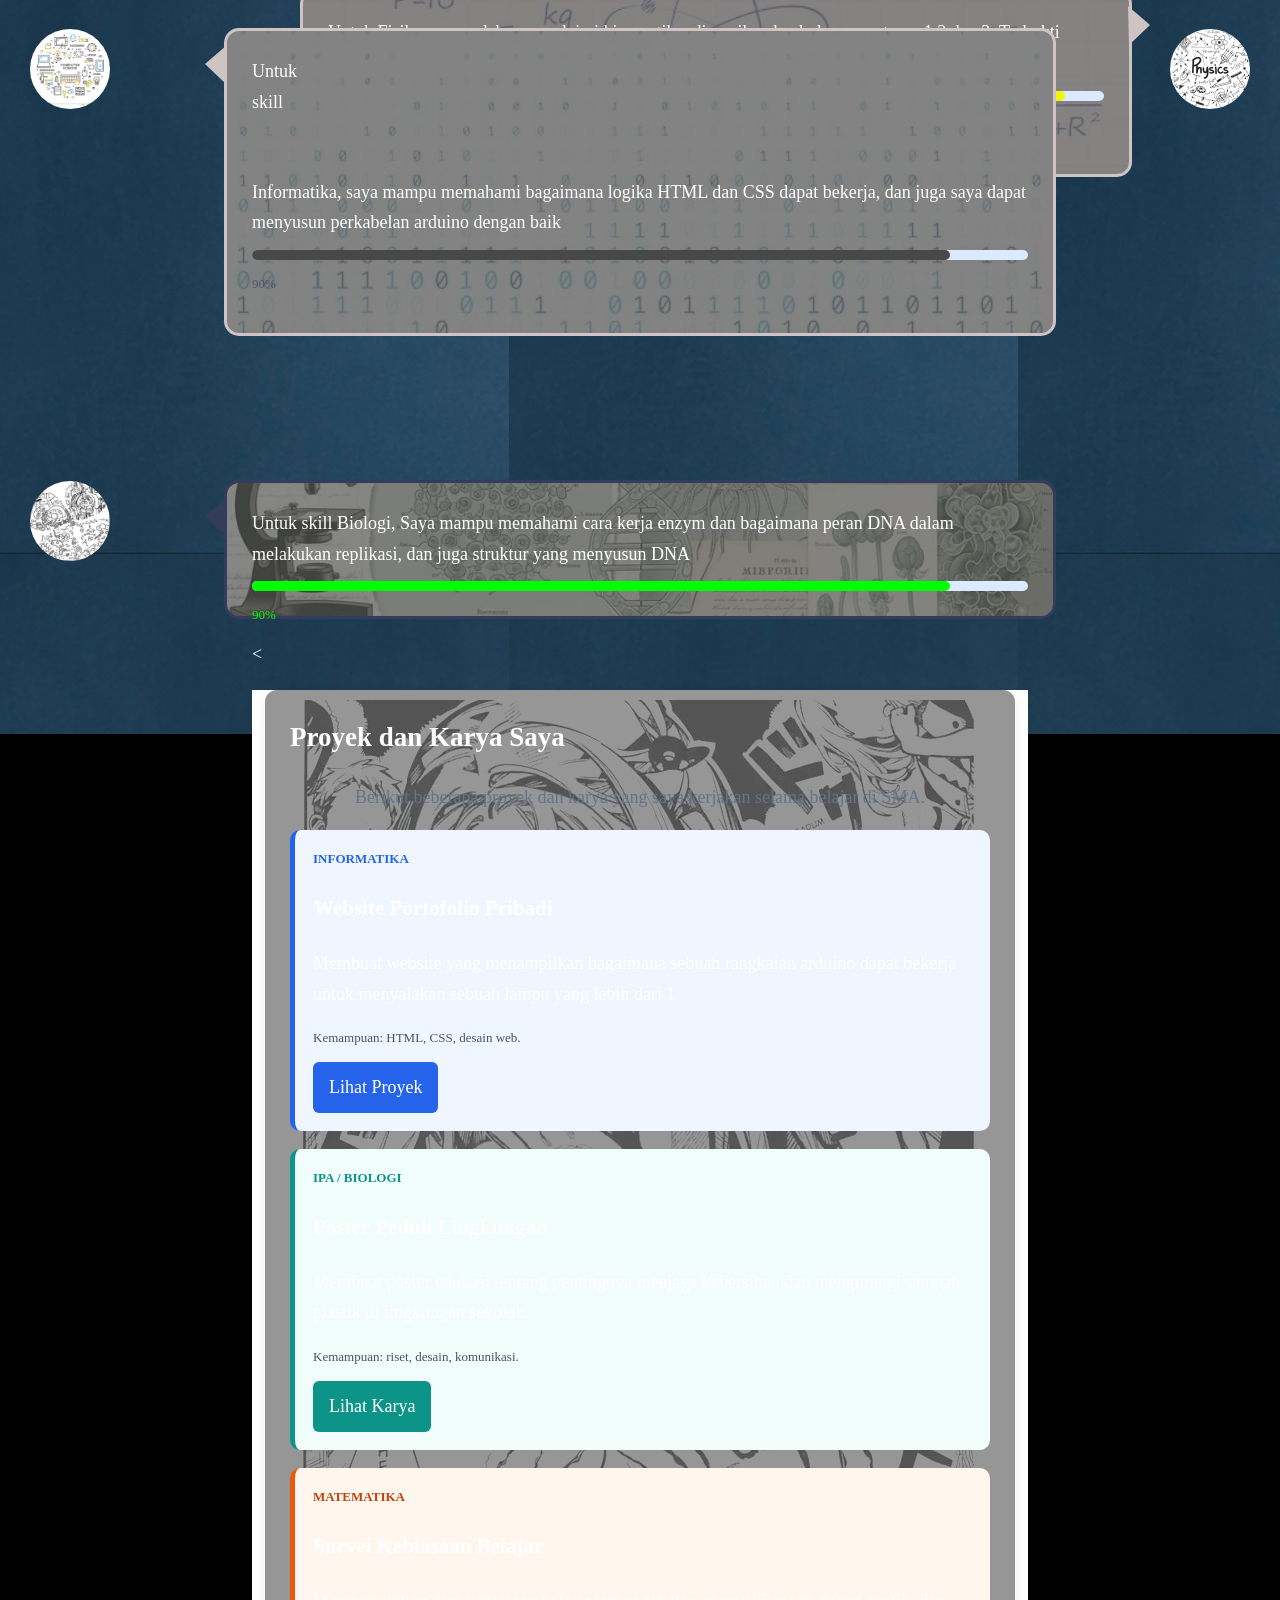
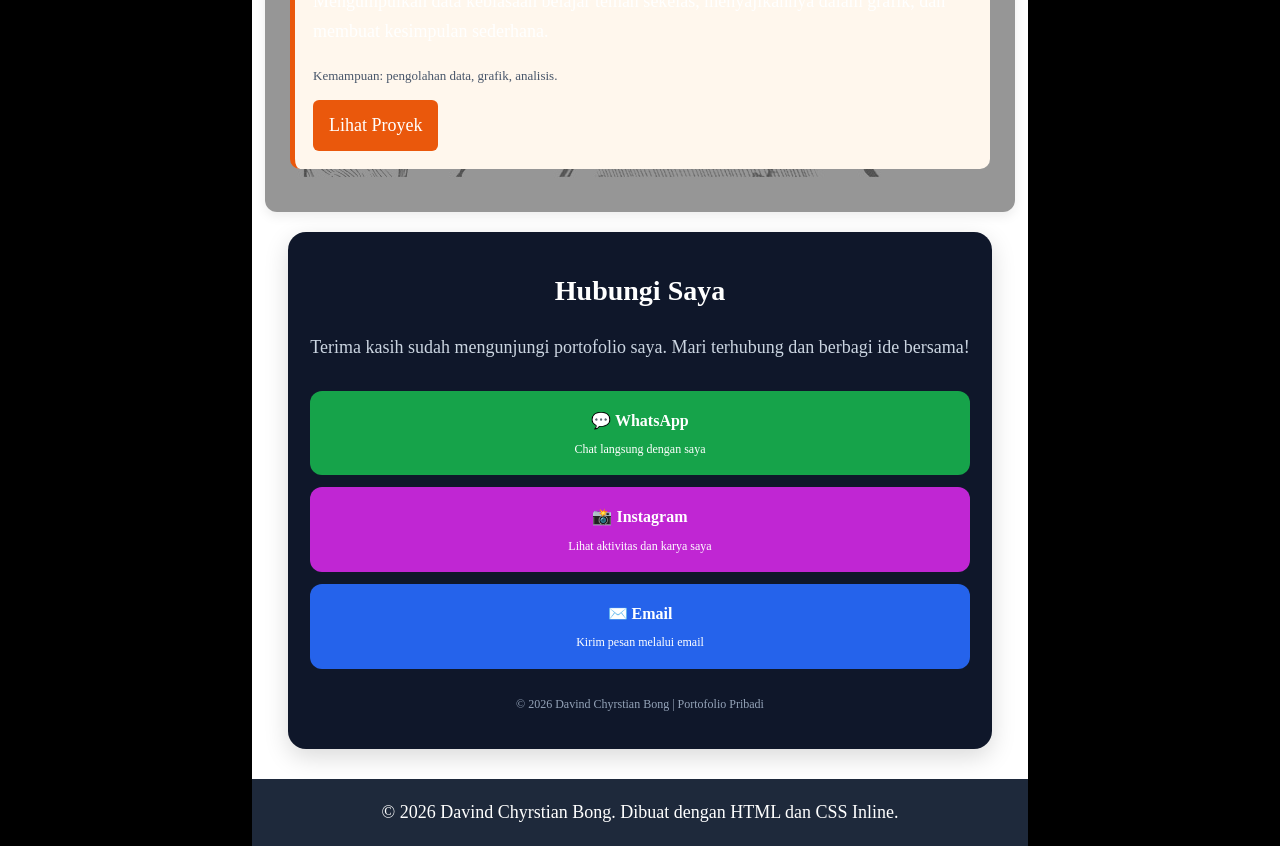
==== commit 5d1deb20: "Update index.html" ====
--- a/index.html
+++ b/index.html
@@ -500,14 +500,14 @@
             border-radius: 10px;
         ">
             <div style="
-                background-color: #14ff49;
+                background-color: #00FF00;
                 margin-top: 12px;
                 width: 90%;
                 height: 10px;
                 border-radius: 10px;
             "></div>
-        </div>
-        <p style="font-size: 13px; color: #14ff49;">
+        <div>
+        <p style="font-size: 13px; color: #00FF00;">
             90%
         </p>
     </div>
@@ -520,7 +520,7 @@
 <  
 
     <section style="
-    Background-color : #ffff" ;
+    Background-color : #ffffff" ;
    
 <!-- Bagian Proyek dan Karya Saya -->
 <section style="
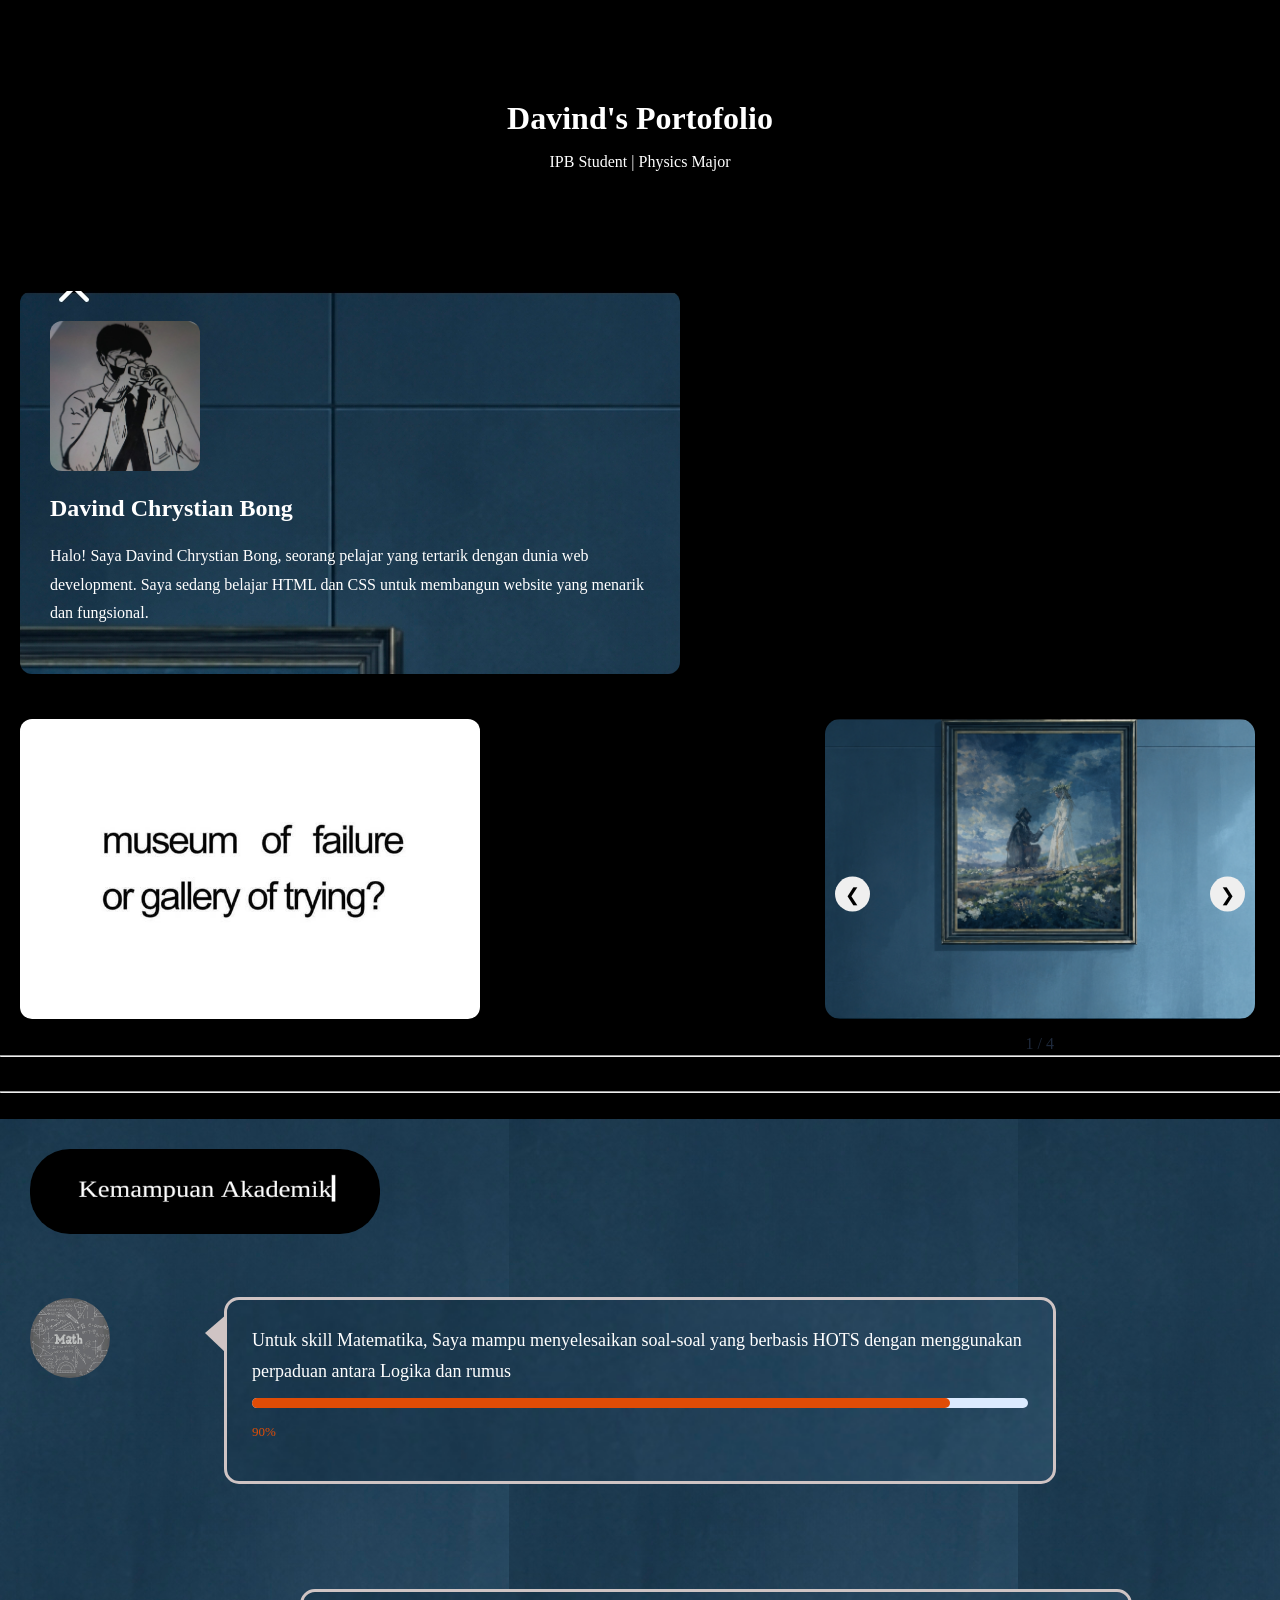
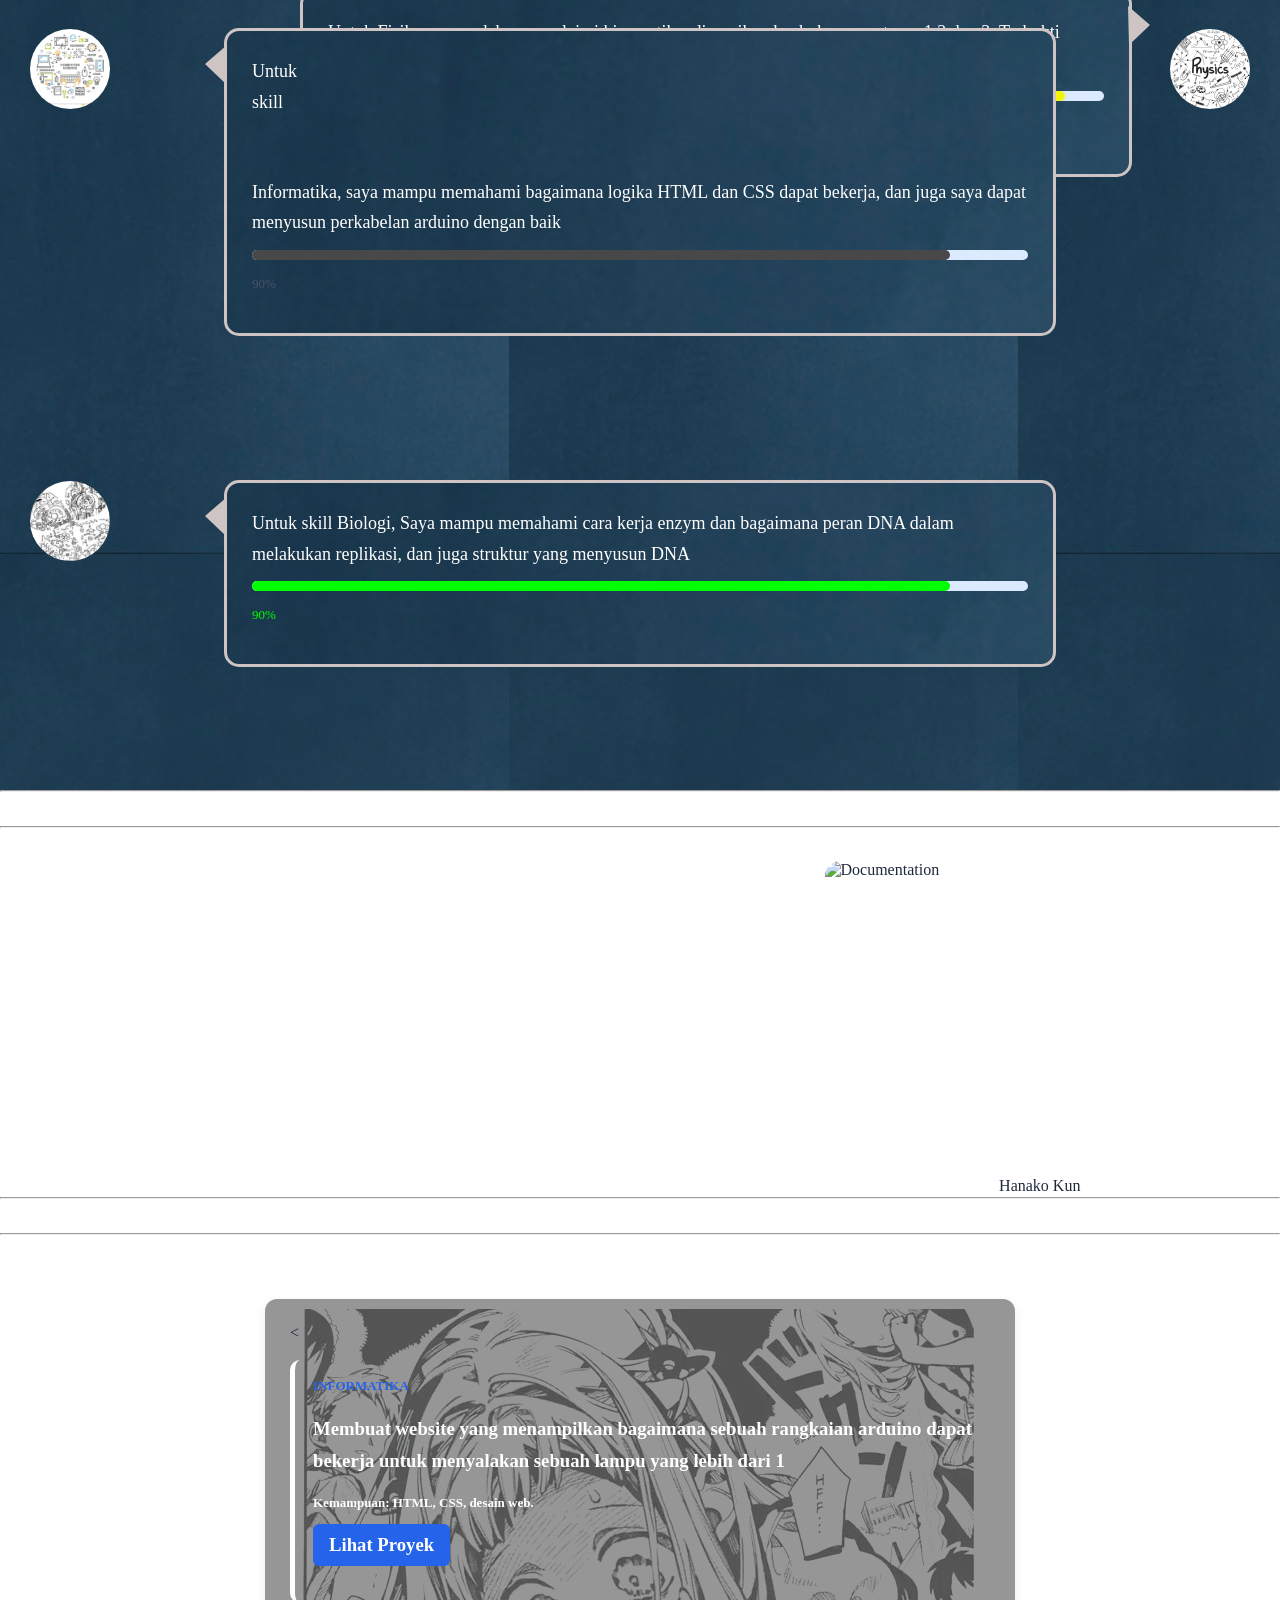
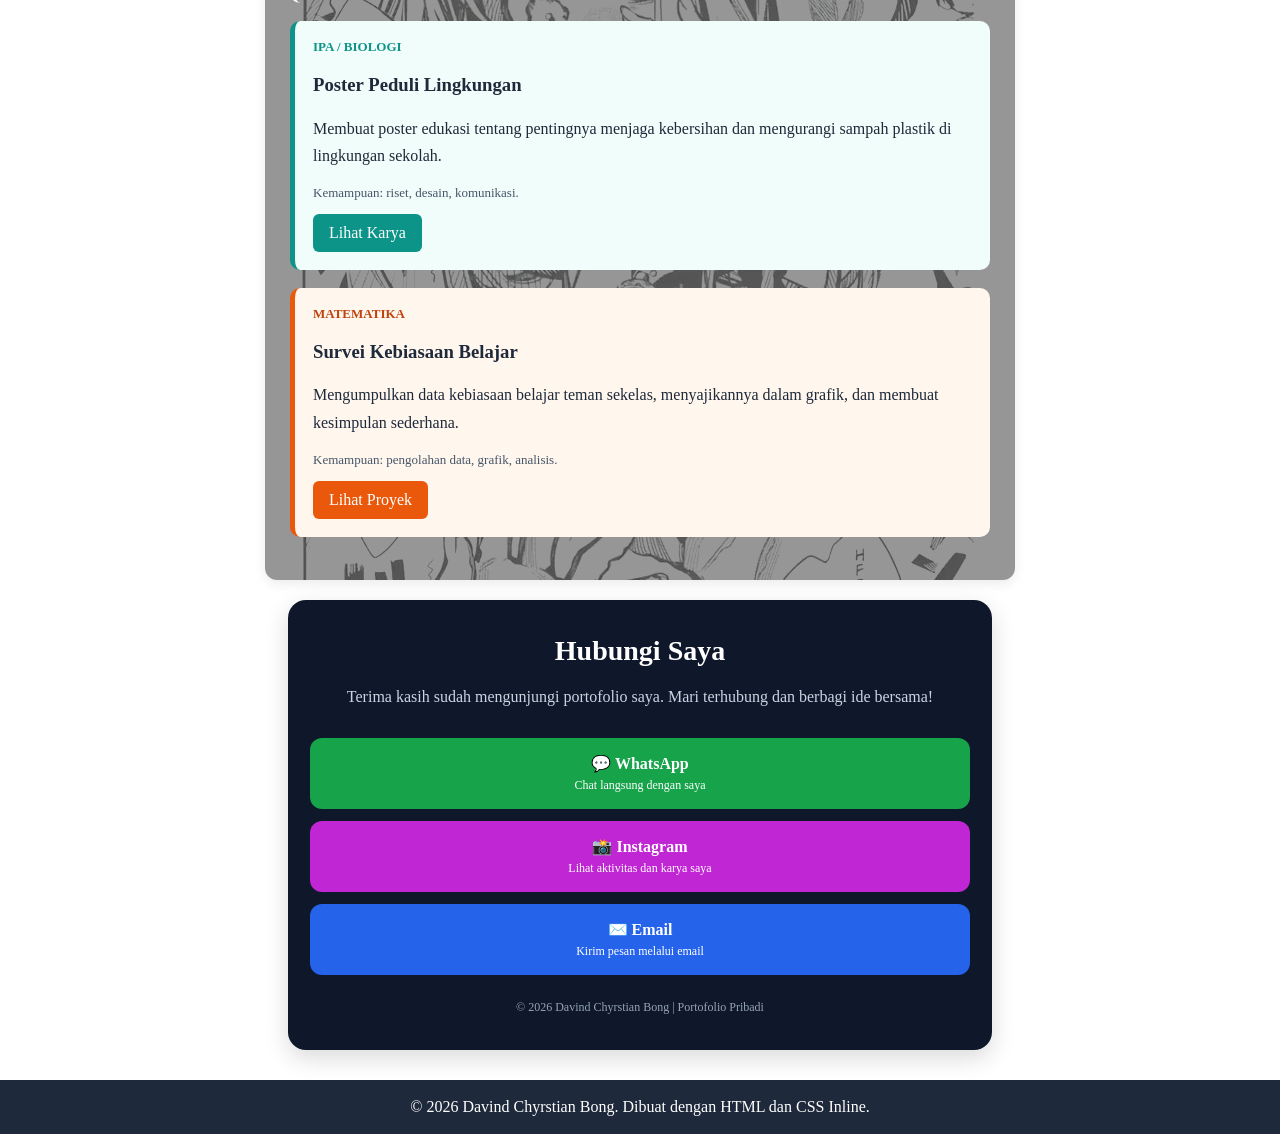
==== commit c45faf8b: "Update index.html" ====
--- a/index.html
+++ b/index.html
@@ -16,7 +16,7 @@
   
     <!-- Bagian Header -->
     <header style="
-      background-image: url('header2.jpg') ;
+      background-image: url('star.gif') ;
         background-color: #000000;
         color: white;
         text-align: center;
@@ -241,7 +241,7 @@
     transform: translateY(-115px);
 
     /* BACKGROUND IMAGE */
-    background-image: url('mbg.jpg');
+    background-image: url('bg.jpg');
     background-size: cover;
     background-position: center;
     background-repeat: no-repeat;
@@ -285,7 +285,7 @@
                 border-radius: 10px;
             "></div>
         </div>
-        <p style="font-size: 13px; color: #000000;">
+        <p style="font-size: 13px; color: #e04c06;">
             90%
         </p>
     </div>
@@ -316,7 +316,7 @@
     transform: translateY(-115px);
 
     /* BACKGROUND IMAGE */
-    background-image: url('pbg.jpg');
+    background-image: url('bg.jpg');
     background-size: cover;
     background-position: center;
     background-repeat: no-repeat;
@@ -362,7 +362,7 @@
                 border-radius: 10px;
             "></div>
         </div>
-        <p style="font-size: 13px; color: #000000;">
+        <p style="font-size: 13px; color: #f0f700;">
             95%
         </p>
     </div>
@@ -389,7 +389,7 @@
     transform: translateY(-115px);
 
     /* BACKGROUND IMAGE */
-    background-image: url('ibg.jpg');
+    background-image: url('bg.jpg');
     background-size: cover;
     background-position: center;
     background-repeat: no-repeat;
@@ -462,13 +462,13 @@
     transform: translateY(-115px);
 
     /* BACKGROUND IMAGE */
-   background-image: url('latarbelakangbio.jpg');
+   background-image: url('bg.jpg');
     background-size: cover;
     background-position: center;
     background-repeat: no-repeat;
 
     /* BORDER */
-    border: 3px solid hwb(225 20% 65%);
+    border: 3px solid hwb(0 77% 19%);
     border-radius: 15px;
     color: white;
     font-size: 18px;
@@ -487,7 +487,7 @@
     " viewBox="0 0 25 45">
 
         <path d="M 24,3 L 2,22 L 23,42"
-              fill="hwb(225 20% 65%)"
+              fill="hwb(0 77% 19%)"
           
               stroke=hwb(225 20% 65%)
               stroke-width="3"/>
@@ -506,7 +506,7 @@
                 height: 10px;
                 border-radius: 10px;
             "></div>
-        <div>
+        </div>
         <p style="font-size: 13px; color: #00FF00;">
             90%
         </p>
@@ -517,11 +517,137 @@
 
 
 
-<  
-
     <section style="
     Background-color : #ffffff" ;
-   
+   <br><hr><br><hr>
+
+<div style="
+    display: flex;
+    gap: 25px;
+    align-items: center;
+    width: 100%;
+    padding: 25px;
+    box-sizing: border-box;">
+      
+    <!-- BAGIAN PROFIL (KIRI) -->
+    <div style="
+        width: 60%;
+        flex: 1;"> 
+    </div>
+
+    <!-- BAGIAN GALERI (KANAN) -->
+    <div style="
+        width: 35%;
+        flex-shrink: 0;
+        position: relative;">
+
+        <img id="galleryImage"
+             src="hanako.gif"
+             alt="Documentation"
+             style="
+                width: 100%;
+                height: 300px;
+                object-fit: cover;
+                border-radius: 15px;
+                display: block;">
+
+        
+
+       
+        <p id="imageNumber" style="text-align: center;">
+          Hanako Kun
+        </p>
+
+        </div>
+
+        </div>
+
+
+<script>
+const images = [
+    "piagam1.jpg",
+    "piagam2.jpg",
+    "piagam3.jpg",
+    "piagam4.jpg",
+];
+
+let currentImage = 0;
+
+function showImage() {
+    document.getElementById("galleryImage").src =
+        images[currentImage];
+
+    document.getElementById("imageNumber").textContent =
+        (currentImage + 1) + " / " + images.length;
+}
+
+function nextImage() {
+    currentImage++;
+
+    if (currentImage >= images.length) {
+        currentImage = 0;
+    }
+
+    showImage();
+}
+
+function previousImage() {
+    currentImage--;
+
+    if (currentImage < 0) {
+        currentImage = images.length - 1;
+    }
+
+    showImage();
+}
+</script>
+
+<!-- PROFIL FLEXBOX -->
+<section style="
+    display: flex;
+    align-items: left;
+    gap: 25px;
+    padding: 30px;
+  max-width: 400px;
+  height: 240px;
+    margin: -375px 0 10px 20px;
+    background-image: url('projek12.jpg');
+    background-size: cover;
+    background-position: center;
+    border-radius: 12px;
+    color: hwb(0 30% 19%);
+">
+
+    
+
+    <!-- CONTAINER TEKS -->
+    <div style="
+        flex: 1;
+        min-width: 0;
+    ">
+
+        <h2 style="
+            color: white;
+            margin-top: 0;
+        ">
+            Davind Chrystian Bong
+        </h2>
+
+    </div>
+
+</section>
+<br><hr><br><hr><br
+
+ <img
+    src="projektit.png"
+    alt="Foto profil"
+    style="
+          width: 350px;
+          height: 85px;
+          padding: 30px;
+          border-radius: 70px;">
+  <br>     
+      
 <!-- Bagian Proyek dan Karya Saya -->
 <section style="
     background-image: url('Hanako1.jpg');
@@ -533,30 +659,15 @@
     box-shadow: 0 4px 12px rgba(0,0,0,0.08);
 ">
 
-    <h2 style="
-        color: 0000;
-        text-align: left;
-        margin-top: 0;
-    ">
-        Proyek dan Karya Saya
-    </h2>
-
-    <p style="
-        color: #64748b;
-        text-align: center;
-        line-height: 1.6;
-    ">
-        Berikut beberapa proyek dan karya yang saya
-        kerjakan selama belajar di SMA.
-    </p>
+   <
 
     <!-- Proyek 1 -->
     <div style="
-        background-color: #eff6ff;
+        background-image : url('glitch.gif');
         padding: 18px;
         margin: 18px 0;
         border-radius: 10px;
-        border-left: 5px solid #2563eb;
+        border-left: 5px solid #ffffff;
     ">
         <p style="
             color: #2563eb;
@@ -567,15 +678,17 @@
             INFORMATIKA
         </p>
 
-        <h3>Website Portofolio Pribadi</h3>
-
-        <p style="line-height: 1.7;">
+        <h3 style="color: #ffffff";
+          Website Portofolio Pribadi</h3>
+
+        <p style="line-height: 1.7;
+          color : #ffffff;">
             Membuat website yang menampilkan bagaimana sebuah
             rangkaian arduino dapat bekerja untuk menyalakan
             sebuah lampu yang lebih dari 1
         </p>
 
-        <p style="font-size: 13px; color: #475569;">
+        <p style="font-size: 13px; color: #ffffff;">
             Kemampuan: HTML, CSS, desain web.
         </p>
 
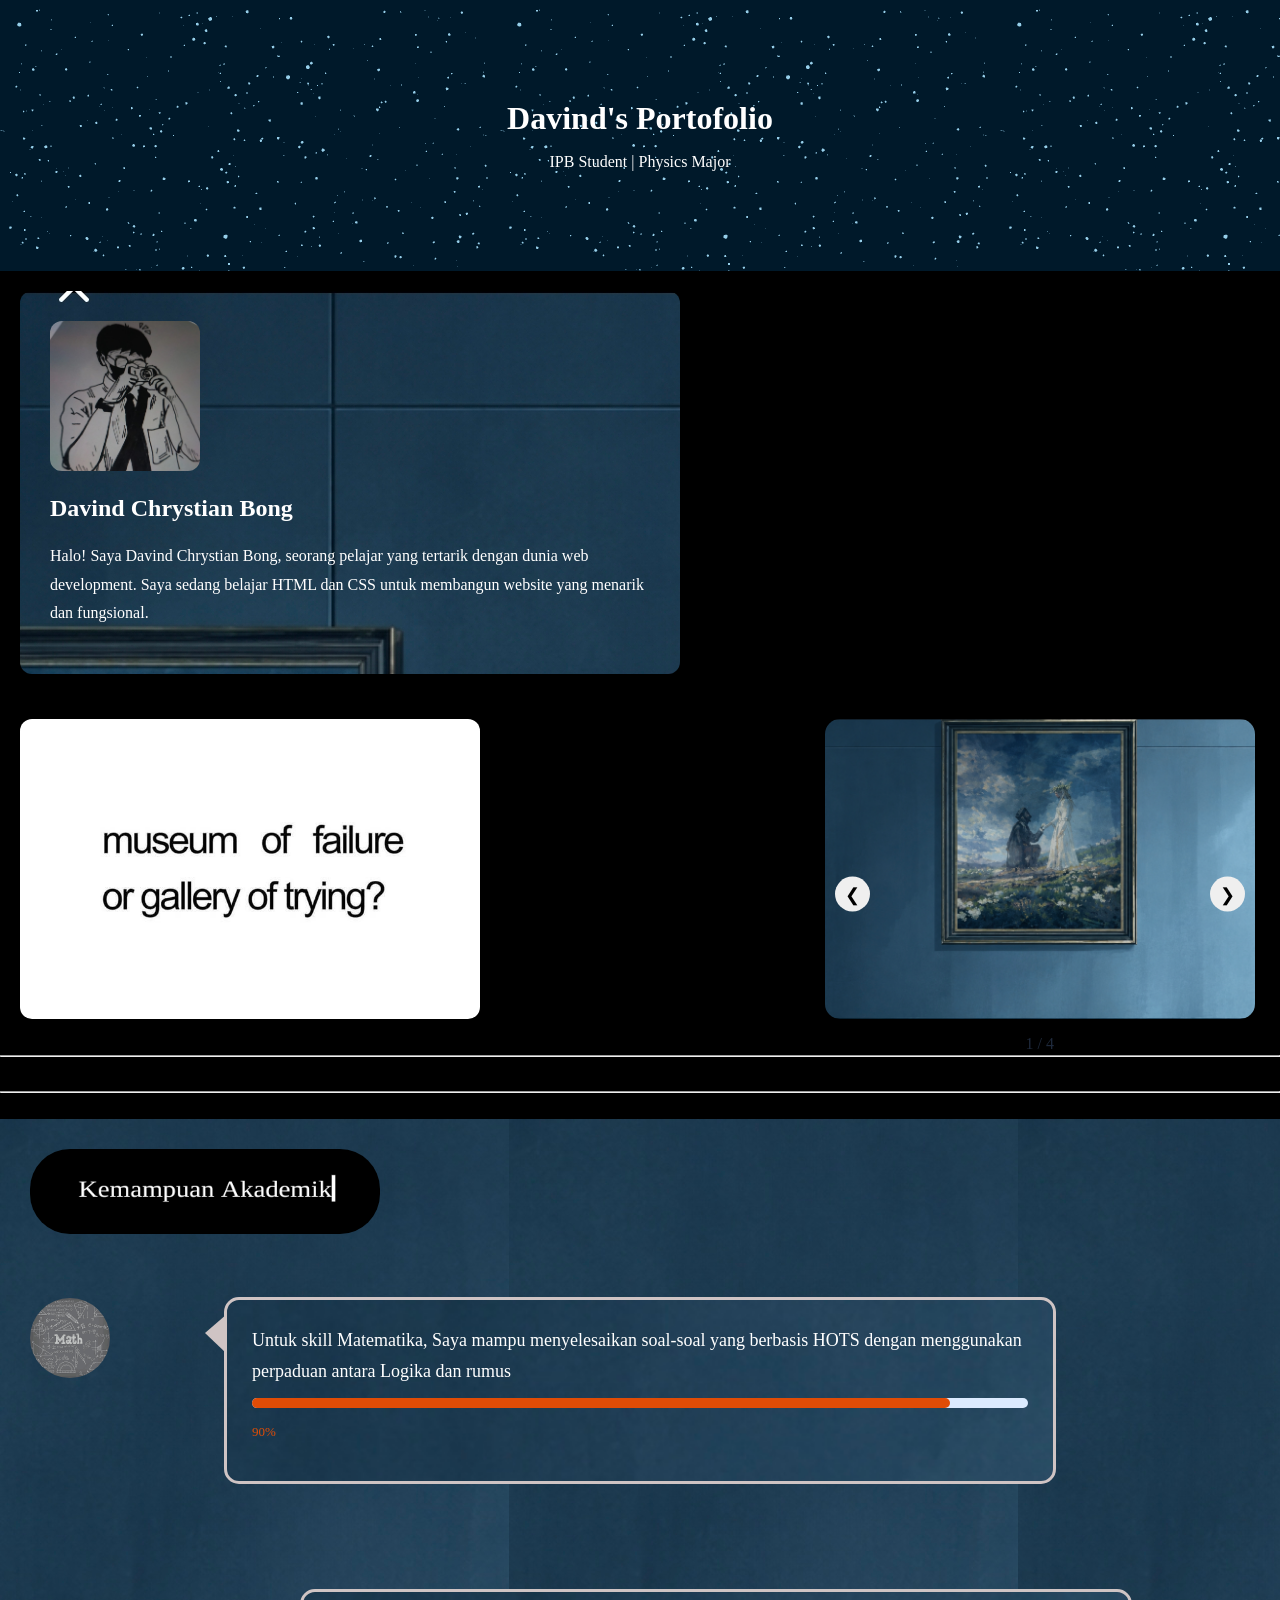
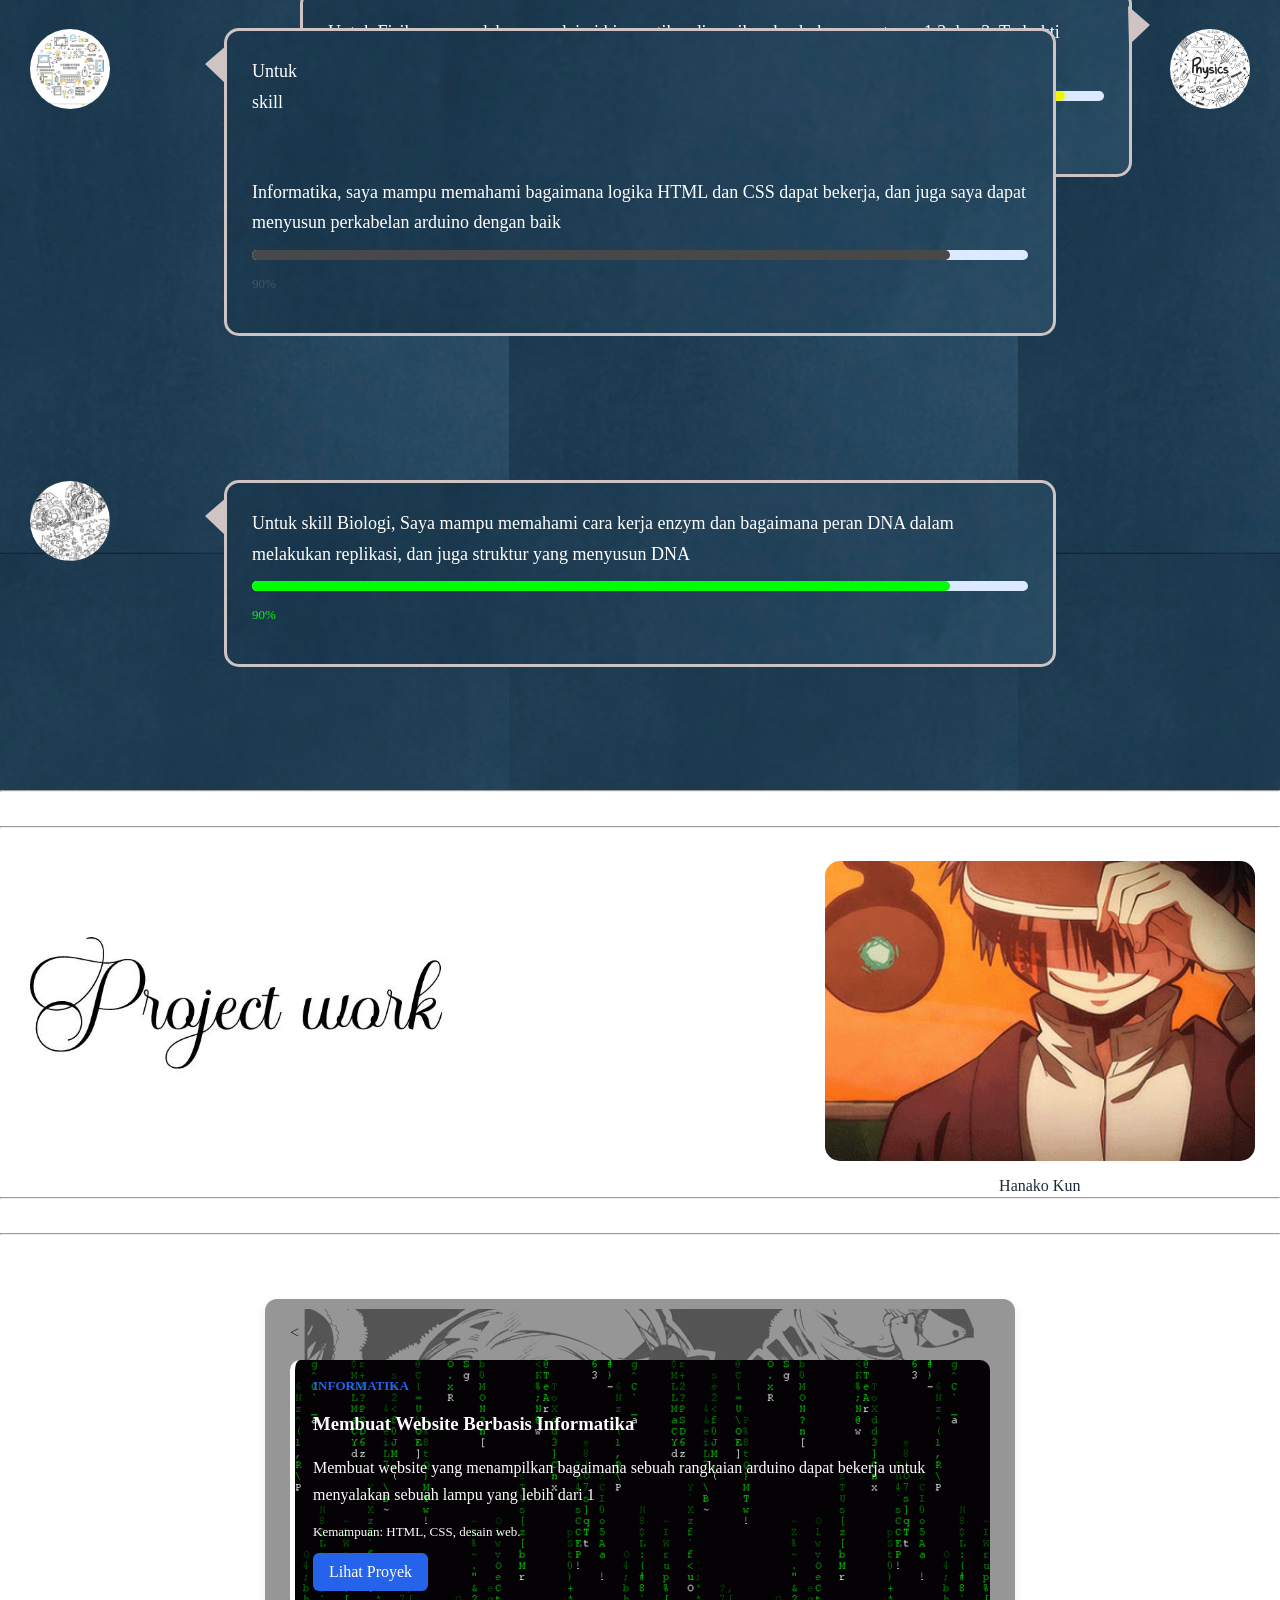
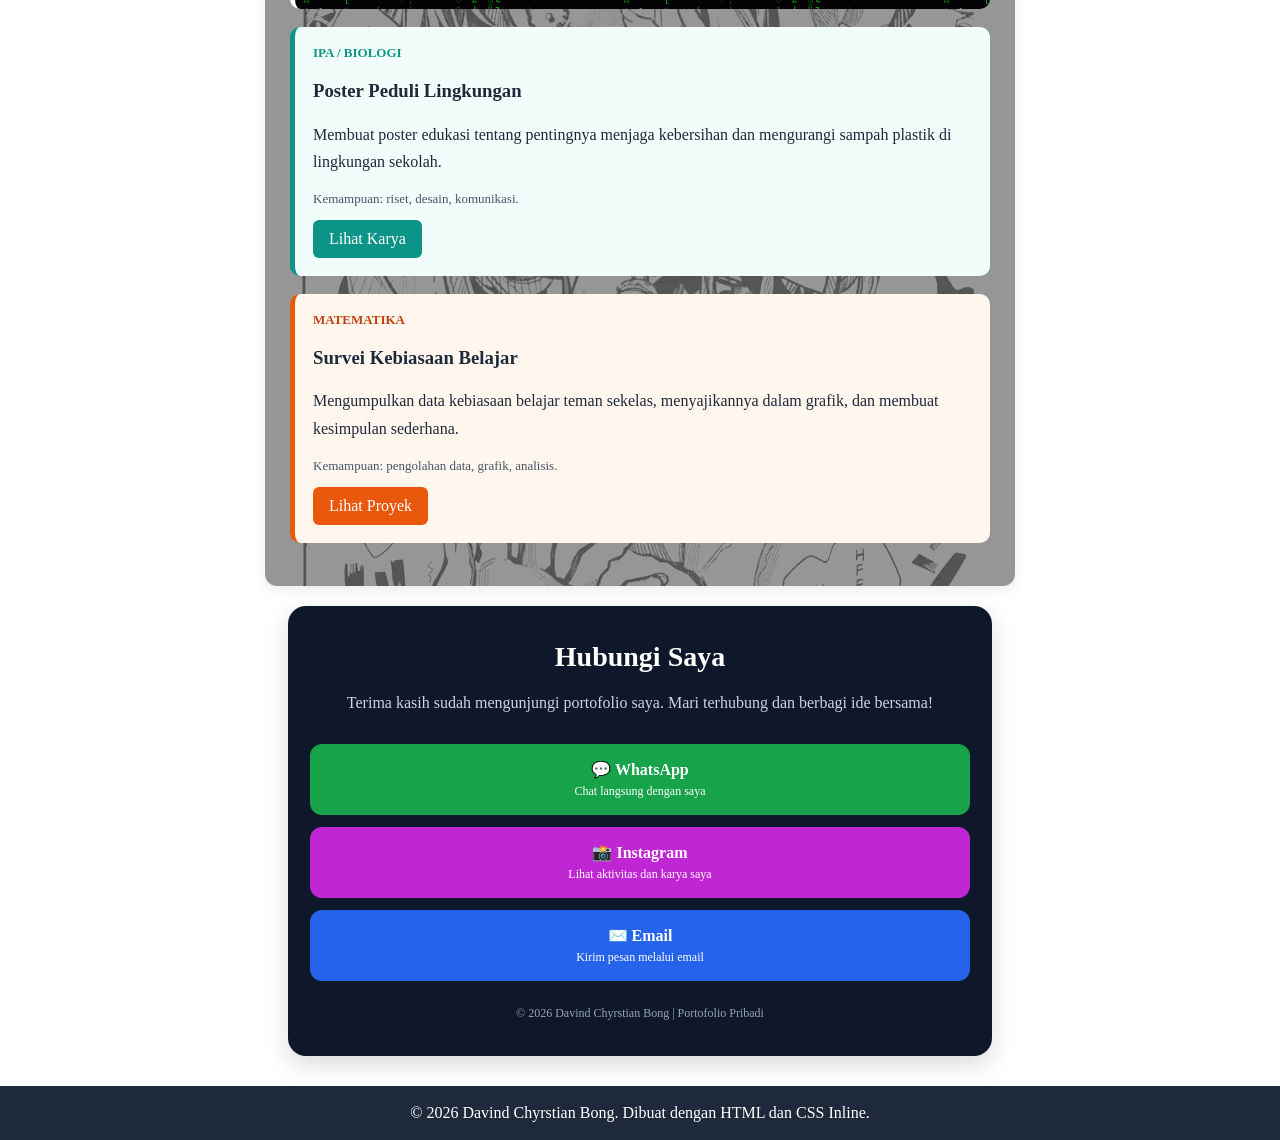
==== commit 15c62576: "Update index.html" ====
--- a/index.html
+++ b/index.html
@@ -678,8 +678,8 @@
             INFORMATIKA
         </p>
 
-        <h3 style="color: #ffffff";
-          Website Portofolio Pribadi</h3>
+        <h3 style="color: #ffffff";>
+          Membuat Website Berbasis Informatika</h3>
 
         <p style="line-height: 1.7;
           color : #ffffff;">
